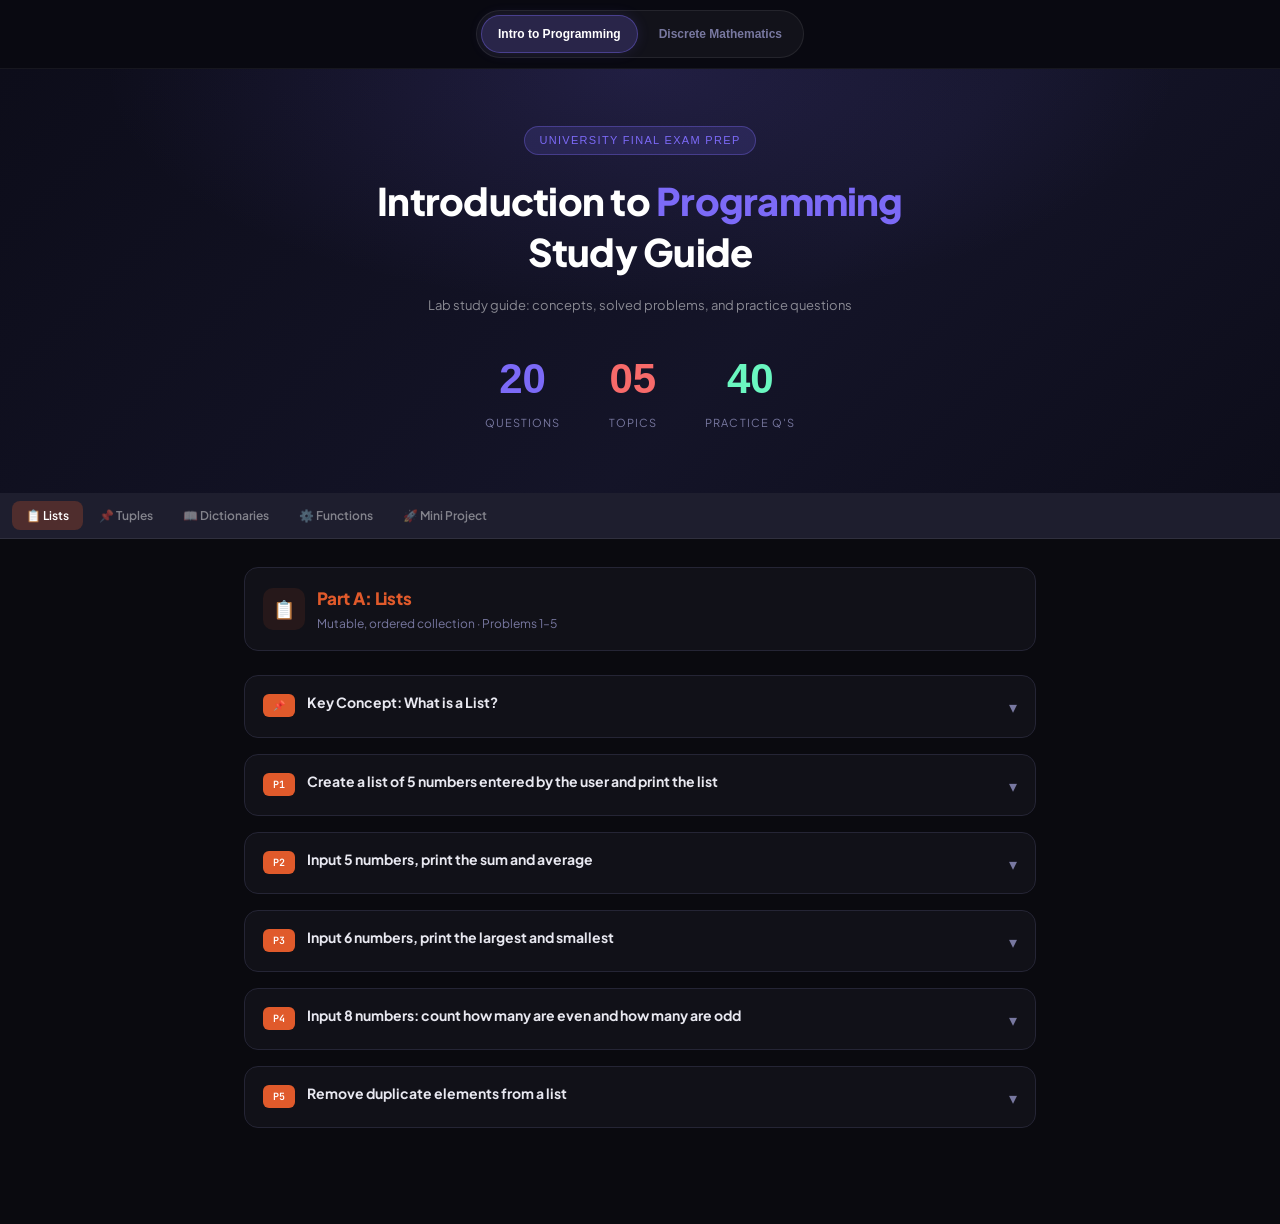
==== index.html @ efc75092 "added another section for Introduction to programing course, made changes throuh stylign and reletiv" ====
<!DOCTYPE html>
<html lang="en">
<head>
<meta charset="UTF-8">
<meta name="viewport" content="width=device-width, initial-scale=1.0, maximum-scale=1.0">
<title>BIC1114 – Python Lists, Tuples & Dictionaries</title>
<link href="https://fonts.googleapis.com/css2?family=Plus+Jakarta+Sans:wght@300;400;500;600;700;800&family=JetBrains+Mono:wght@300;400;500;600&display=swap" rel="stylesheet">
<style>
:root {
  --bg: #0a0a0f;
  --surface: #111118;
  --card: #16161f;
  --border: #252535;
  --border2: #3a3a50;
  --accent-py: #3572A5;
  --accent-list: #e05a2b;
  --accent-tuple: #2e9e6b;
  --accent-dict: #8b5cf6;
  --accent-fn: #d97706;
  --accent-proj: #0369a1;
  --text: #e8e8f0;
  --text2: #c0c0d8;
  --muted: #7878a0;
  --code-bg: #1e1e2e;
  --code-text: #cdd6f4;
  --correct: #2e9e6b;
  --tag-bg: rgba(53,114,165,0.1);
}

* { margin:0; padding:0; box-sizing:border-box; }

body {
  background: var(--bg);
  color: var(--text);
  font-family: 'Plus Jakarta Sans', sans-serif;
  font-size: 15px;
  line-height: 1.7;
  min-height: 100vh;
}

/* HERO */
.hero {
  background: linear-gradient(135deg, #0d0d1a 0%, #141428 60%, #0d0d1a 100%);
  padding: 56px 24px 48px;
  text-align: center;
  position: relative;
  overflow: hidden;
}
.hero::before {
  content: '';
  position: absolute;
  inset: 0;
  background: radial-gradient(ellipse 60% 80% at 50% 0%, rgba(124,106,247,0.15) 0%, transparent 70%);
  pointer-events: none;
}
.hero-inner { position: relative; z-index: 1; max-width: 600px; margin: 0 auto; }
.hero-tag {
  display: inline-block;
  background: rgba(124,106,247,0.15);
  border: 1px solid rgba(124,106,247,0.35);
  color: #7c6af7;
  font-family: Arial, sans-serif;
  font-size: 11px;
  letter-spacing: 0.12em;
  text-transform: uppercase;
  padding: 4px 14px;
  border-radius: 20px;
  margin-bottom: 20px;
}
.hero h1 {
  font-family: 'Plus Jakarta Sans', sans-serif;
  font-size: clamp(22px, 5vw, 38px);
  font-weight: 800;
  color: #fff;
  line-height: 1.35;
  margin-bottom: 16px;
  letter-spacing: -0.02em;
}
.hero h1 em { font-style: normal; color: #89b4fa; }
.hero h1 span { color: #7c6af7; }
.hero p {
  color: rgba(255,255,255,0.5);
  font-size: 13px;
  margin-bottom: 24px;
}
.stats {
  display: flex;
  justify-content: center;
  gap: 48px;
  flex-wrap: wrap;
}
.stat {
  text-align: center;
  padding: 12px 0;
}
.stat-num {
  font-family: Arial, sans-serif;
  font-size: 42px;
  font-weight: 800;
  line-height: 1.3;
  display: block;
  margin-bottom: 8px;
}
.stat-label {
  font-size: 11px;
  color: var(--muted);
  text-transform: uppercase;
  letter-spacing: 0.1em;
  display: block;
}

/* NAV */
.nav-wrap {
  position: sticky;
  top: 0;
  z-index: 100;
  background: var(--code-bg);
  border-bottom: 1px solid rgba(255,255,255,0.08);
  overflow-x: auto;
  scrollbar-width: none;
}
.nav-wrap::-webkit-scrollbar { display: none; }
.nav-inner {
  display: flex;
  gap: 2px;
  padding: 8px 12px;
  min-width: max-content;
}
.nav-btn {
  background: none;
  border: none;
  color: rgba(255,255,255,0.45);
  font-family: 'Plus Jakarta Sans', sans-serif;
  font-size: 12px;
  font-weight: 600;
  padding: 7px 14px;
  border-radius: 8px;
  cursor: pointer;
  transition: all 0.2s;
  white-space: nowrap;
  display: flex;
  align-items: center;
  gap: 5px;
}
.nav-btn:hover { background: rgba(255,255,255,0.07); color: rgba(255,255,255,0.75); }
.nav-btn.active { color: #fff; }
.nav-btn.active.n-list { background: rgba(224,90,43,0.25); }
.nav-btn.active.n-tuple { background: rgba(46,158,107,0.25); }
.nav-btn.active.n-dict { background: rgba(139,92,246,0.25); }
.nav-btn.active.n-fn { background: rgba(217,119,6,0.25); }
.nav-btn.active.n-proj { background: rgba(3,105,161,0.35); }

/* MAIN */
.main { max-width: 820px; margin: 0 auto; padding: 28px 14px 80px; }

.section { display: none; }
.section.active { display: block; }

/* SECTION HEADER */
.sec-header {
  display: flex;
  align-items: center;
  gap: 12px;
  margin-bottom: 24px;
  padding: 16px 18px;
  background: var(--surface);
  border: 1px solid var(--border);
  border-radius: 14px;
}
.sec-icon {
  width: 42px; height: 42px;
  border-radius: 10px;
  display: flex; align-items: center; justify-content: center;
  font-size: 18px;
  flex-shrink: 0;
}
.sec-icon.ic-list { background: rgba(224,90,43,0.1); }
.sec-icon.ic-tuple { background: rgba(46,158,107,0.1); }
.sec-icon.ic-dict { background: rgba(139,92,246,0.1); }
.sec-icon.ic-fn { background: rgba(217,119,6,0.1); }
.sec-icon.ic-proj { background: rgba(3,105,161,0.1); }
.sec-title {
  font-size: 17px;
  font-weight: 800;
  letter-spacing: -0.01em;
}
.sec-sub { font-size: 12px; color: var(--muted); margin-top: 1px; }

/* QUESTION CARD */
.q-card {
  background: var(--surface);
  border: 1px solid var(--border);
  border-radius: 14px;
  margin-bottom: 16px;
  overflow: hidden;
  transition: border-color 0.2s, box-shadow 0.2s;
}
.q-card:hover { border-color: var(--border2); box-shadow: 0 2px 12px rgba(0,0,0,0.06); }

.q-header {
  display: flex;
  align-items: flex-start;
  gap: 12px;
  padding: 16px 18px;
  cursor: pointer;
  user-select: none;
  -webkit-tap-highlight-color: transparent;
}
.q-badge {
  font-family: 'JetBrains Mono', monospace;
  font-size: 10px;
  font-weight: 600;
  color: #fff;
  padding: 3px 8px;
  border-radius: 6px;
  flex-shrink: 0;
  margin-top: 2px;
  min-width: 32px;
  text-align: center;
}
.q-badge.c-list { background: var(--accent-list); }
.q-badge.c-tuple { background: var(--accent-tuple); }
.q-badge.c-dict { background: var(--accent-dict); }
.q-badge.c-fn { background: var(--accent-fn); }
.q-badge.c-proj { background: var(--accent-proj); }

.q-title {
  font-size: 14px;
  font-weight: 700;
  flex: 1;
  line-height: 1.45;
  color: var(--text);
}
.q-arrow {
  font-size: 16px;
  color: var(--muted);
  flex-shrink: 0;
  margin-top: 1px;
  transition: transform 0.25s;
}
.q-card.open .q-arrow { transform: rotate(180deg); }

.q-body {
  display: none;
  padding: 0 18px 18px;
  border-top: 1px solid var(--border);
}
.q-card.open .q-body { display: block; }

/* BLOCKS */
.block { margin-top: 14px; }
.block-label {
  font-size: 10px;
  font-family: 'JetBrains Mono', monospace;
  text-transform: uppercase;
  letter-spacing: 0.1em;
  color: var(--muted);
  margin-bottom: 7px;
  display: flex;
  align-items: center;
  gap: 6px;
}
.block-label::after { content: ''; flex: 1; height: 1px; background: var(--border); }

/* CONCEPT BOX */
.concept-box {
  background: rgba(53,114,165,0.08);
  border-left: 3px solid var(--accent-py);
  border-radius: 0 8px 8px 0;
  padding: 12px 14px;
  font-size: 13.5px;
  color: var(--text2);
  line-height: 1.65;
}
.concept-box.cb-list { border-left-color: var(--accent-list); background: rgba(224,90,43,0.08); }
.concept-box.cb-tuple { border-left-color: var(--accent-tuple); background: rgba(46,158,107,0.08); }
.concept-box.cb-dict { border-left-color: var(--accent-dict); background: rgba(139,92,246,0.08); }
.concept-box.cb-fn { border-left-color: var(--accent-fn); background: rgba(217,119,6,0.08); }

/* CODE BLOCK */
pre {
  background: var(--code-bg);
  border-radius: 10px;
  padding: 14px 16px;
  overflow-x: auto;
  font-family: 'JetBrains Mono', monospace;
  font-size: 12.5px;
  line-height: 1.7;
  color: var(--code-text);
  -webkit-overflow-scrolling: touch;
}
pre .kw { color: #cba6f7; }
pre .fn { color: #89b4fa; }
pre .str { color: #a6e3a1; }
pre .cm { color: #6c7086; font-style: italic; }
pre .num { color: #fab387; }
pre .var { color: #cdd6f4; }
pre .op { color: #89dceb; }

/* OUTPUT */
.output-box {
  background: #0f1117;
  border: 1px solid #2a2d3e;
  border-radius: 8px;
  padding: 10px 14px;
  font-family: 'JetBrains Mono', monospace;
  font-size: 12px;
  color: #a6e3a1;
  line-height: 1.8;
  margin-top: 8px;
}
.output-label {
  font-size: 9px;
  text-transform: uppercase;
  letter-spacing: 0.1em;
  color: #6c7086;
  margin-bottom: 4px;
  font-family: 'JetBrains Mono', monospace;
}

/* STEPS */
.steps { list-style: none; padding: 0; margin-top: 2px; }
.steps li {
  display: flex;
  gap: 10px;
  padding: 5px 0;
  font-size: 13.5px;
  color: var(--text2);
  border-bottom: 1px solid rgba(0,0,0,0.05);
}
.steps li:last-child { border-bottom: none; }
.steps li::before {
  content: attr(data-n);
  font-family: 'JetBrains Mono', monospace;
  font-size: 10px;
  background: rgba(53,114,165,0.1);
  color: var(--accent-py);
  border-radius: 4px;
  padding: 2px 6px;
  flex-shrink: 0;
  margin-top: 2px;
  height: fit-content;
  white-space: nowrap;
}

/* PRACTICE BOX */
.pq-wrap {
  margin-top: 14px;
  border: 1px solid var(--border2);
  border-radius: 10px;
  overflow: hidden;
}
.pq-top {
  background: rgba(255,255,255,0.05);
  padding: 8px 14px;
  font-size: 10px;
  font-family: 'JetBrains Mono', monospace;
  text-transform: uppercase;
  letter-spacing: 0.1em;
  color: var(--text2);
  font-weight: 600;
}
.pq-body { padding: 14px; }
.pq-q {
  font-size: 13.5px;
  font-weight: 700;
  color: var(--text);
  margin-bottom: 10px;
  line-height: 1.5;
}
.reveal-btn {
  display: inline-flex;
  align-items: center;
  gap: 5px;
  background: none;
  border: 1px dashed var(--border2);
  color: var(--text2);
  font-family: 'Plus Jakarta Sans', sans-serif;
  font-size: 12px;
  font-weight: 600;
  padding: 6px 12px;
  border-radius: 7px;
  cursor: pointer;
  transition: all 0.2s;
  -webkit-tap-highlight-color: transparent;
}
.reveal-btn:hover { background: var(--bg); border-color: var(--muted); }
.pq-ans { display: none; margin-top: 10px; }
.pq-ans.shown { display: block; }

/* KEY TAKEAWAY */
.takeaway {
  background: rgba(124,106,247,0.07);
  border: 1px solid rgba(124,106,247,0.2);
  border-radius: 10px;
  padding: 12px 14px;
  font-size: 13px;
  color: var(--text2);
  margin-top: 10px;
}
.takeaway strong { color: var(--text); }

/* INLINE CODE */
code {
  font-family: 'JetBrains Mono', monospace;
  font-size: 12px;
  background: rgba(53,114,165,0.1);
  color: var(--accent-py);
  padding: 1px 5px;
  border-radius: 4px;
}

/* CONCEPT TABLE */
.concept-table {
  width: 100%;
  border-collapse: collapse;
  font-size: 13px;
  margin-top: 6px;
  border-radius: 8px;
  overflow: hidden;
  border: 1px solid var(--border);
}
.concept-table th {
  background: var(--code-bg);
  color: rgba(255,255,255,0.8);
  font-family: 'JetBrains Mono', monospace;
  font-size: 10px;
  text-transform: uppercase;
  letter-spacing: 0.08em;
  padding: 8px 12px;
  text-align: left;
  font-weight: 500;
}
.concept-table td {
  padding: 9px 12px;
  border-bottom: 1px solid var(--border);
  color: var(--text2);
  vertical-align: top;
}
.concept-table tr:last-child td { border-bottom: none; }
.concept-table tr:nth-child(even) td { background: rgba(255,255,255,0.03); }

/* HIGHLIGHT BOX */
.hl-box {
  background: var(--code-bg);
  border-radius: 8px;
  padding: 10px 14px;
  font-family: 'JetBrains Mono', monospace;
  font-size: 12.5px;
  color: #a6e3a1;
  line-height: 1.8;
  margin-top: 8px;
}

/* RESPONSIVE */
@media (max-width: 480px) {
  .hero { padding: 28px 16px 24px; }
  .main { padding: 20px 10px 70px; }
  .q-header { padding: 14px; }
  .q-body { padding: 0 14px 14px; }
  pre { font-size: 11.5px; padding: 12px; }
  .sec-header { padding: 14px; }
  .q-title { font-size: 13.5px; }
  .concept-table { font-size: 12px; }
  .concept-table td, .concept-table th { padding: 7px 9px; }
}
/* ── GLOBAL APP BAR ── */
.global-app-bar {
  background: rgba(10,10,18,0.92);
  backdrop-filter: blur(14px);
  -webkit-backdrop-filter: blur(14px);
  border-bottom: 1px solid rgba(255,255,255,0.06);
  padding: 10px 16px;
  display: flex;
  justify-content: center;
  overflow-x: auto;
  scrollbar-width: none;
  -webkit-overflow-scrolling: touch;
}
.global-app-bar::-webkit-scrollbar { display: none; }
.app-tabs {
  display: inline-flex;
  gap: 4px;
  background: rgba(255,255,255,0.04);
  border: 1px solid rgba(255,255,255,0.08);
  border-radius: 30px;
  padding: 4px;
}
.app-tab {
  padding: 8px 16px;
  color: #7878a0;
  text-decoration: none;
  font-family: 'Syne', Arial, sans-serif;
  font-weight: 600;
  font-size: 12px;
  border-radius: 22px;
  transition: all 0.25s ease;
  white-space: nowrap;
  border: 1px solid transparent;
}
.app-tab:hover {
  color: #e8e8f0;
  background: rgba(255,255,255,0.06);
}
.app-tab.active {
  color: #fff;
  background: rgba(124,106,247,0.22);
  border-color: rgba(124,106,247,0.4);
  box-shadow: 0 0 14px rgba(124,106,247,0.12);
}
</style>
</head>
<body>

<div class="global-app-bar">
  <div class="app-tabs">
    <a href="index.html" class="app-tab active">Intro to Programming</a>
    <a href="discrete_math.html" class="app-tab">Discrete Mathematics</a>
  </div>
</div>

<!-- HERO -->
<div class="hero">
  <div class="hero-inner">
    <div class="hero-tag">University Final Exam Prep</div>
    <h1>Introduction to <span>Programming</span><br>Study Guide</h1>
    <p>Lab study guide: concepts, solved problems, and practice questions</p>
    <div class="stats">
      <div class="stat"><span class="stat-num" style="color:#7c6af7">20</span><span class="stat-label">Questions</span></div>
      <div class="stat"><span class="stat-num" style="color:#f76a6a">05</span><span class="stat-label">Topics</span></div>
      <div class="stat"><span class="stat-num" style="color:#6af7c0">40</span><span class="stat-label">Practice Q's</span></div>
    </div>
  </div>
</div>

<!-- NAV -->
<div class="nav-wrap">
  <div class="nav-inner">
    <button class="nav-btn n-list active" onclick="showSec('list',this)">📋 Lists</button>
    <button class="nav-btn n-tuple" onclick="showSec('tuple',this)">📌 Tuples</button>
    <button class="nav-btn n-dict" onclick="showSec('dict',this)">📖 Dictionaries</button>
    <button class="nav-btn n-fn" onclick="showSec('fn',this)">⚙️ Functions</button>
    <button class="nav-btn n-proj" onclick="showSec('proj',this)">🚀 Mini Project</button>
  </div>
</div>

<!-- MAIN -->
<div class="main">

<!-- ═══════════════════ LIST SECTION ═══════════════════ -->
<div class="section active" id="sec-list">
  <div class="sec-header">
    <div class="sec-icon ic-list">📋</div>
    <div>
      <div class="sec-title" style="color:var(--accent-list)">Part A: Lists</div>
      <div class="sec-sub">Mutable, ordered collection · Problems 1–5</div>
    </div>
  </div>

  <!-- CONCEPT CARD -->
  <div class="q-card" id="lc">
    <div class="q-header" onclick="tog('lc')">
      <span class="q-badge c-list">📌</span>
      <span class="q-title">Key Concept: What is a List?</span>
      <span class="q-arrow">▾</span>
    </div>
    <div class="q-body">
      <div class="concept-box cb-list">
        A <strong>list</strong> is an ordered, <strong>mutable</strong> (changeable) collection of items. You can add, remove, or change elements after creation. Lists use square brackets <code>[ ]</code>.
      </div>
      <div class="block">
        <div class="block-label">Syntax & Common Operations</div>
        <pre><span class="cm"># Create a list</span>
<span class="var">marks</span> <span class="op">=</span> [<span class="num">60</span>, <span class="num">70</span>, <span class="num">80</span>]

<span class="cm"># Add element</span>
<span class="var">marks</span>.<span class="fn">append</span>(<span class="num">90</span>)       <span class="cm"># [60, 70, 80, 90]</span>

<span class="cm"># Access by index (starts at 0)</span>
<span class="kw">print</span>(<span class="var">marks</span>[<span class="num">0</span>])        <span class="cm"># 60</span>
<span class="kw">print</span>(<span class="var">marks</span>[-<span class="num">1</span>])       <span class="cm"># 90 (last item)</span>

<span class="cm"># Useful built-in functions</span>
<span class="fn">sum</span>(<span class="var">marks</span>)             <span class="cm"># total</span>
<span class="fn">len</span>(<span class="var">marks</span>)             <span class="cm"># count</span>
<span class="fn">max</span>(<span class="var">marks</span>)  <span class="fn">min</span>(<span class="var">marks</span>)  <span class="cm"># largest/smallest</span></pre>
      </div>
      <table class="concept-table" style="margin-top:12px">
        <tr><th>Operation</th><th>Code</th><th>Result</th></tr>
        <tr><td>Add item</td><td><code>marks.append(95)</code></td><td>adds 95 to end</td></tr>
        <tr><td>Remove item</td><td><code>marks.remove(70)</code></td><td>removes first 70</td></tr>
        <tr><td>Length</td><td><code>len(marks)</code></td><td>number of items</td></tr>
        <tr><td>Sort</td><td><code>marks.sort()</code></td><td>sorts in-place ascending</td></tr>
      </table>
    </div>
  </div>

  <!-- P1 -->
  <div class="q-card" id="l1">
    <div class="q-header" onclick="tog('l1')">
      <span class="q-badge c-list">P1</span>
      <span class="q-title">Create a list of 5 numbers entered by the user and print the list</span>
      <span class="q-arrow">▾</span>
    </div>
    <div class="q-body">
      <div class="block">
        <div class="block-label">💡 Concept</div>
        <div class="concept-box cb-list">We create an <strong>empty list</strong> first, then use a <code>for</code> loop to ask the user 5 times. Each entered number is added to the list using <code>.append()</code>.</div>
      </div>
      <div class="block">
        <div class="block-label">✅ Solution</div>
        <pre><span class="var">nums</span> <span class="op">=</span> []  <span class="cm"># empty list</span>
<span class="kw">for</span> <span class="var">i</span> <span class="kw">in</span> <span class="fn">range</span>(<span class="num">5</span>):
    <span class="var">n</span> <span class="op">=</span> <span class="fn">int</span>(<span class="fn">input</span>(<span class="str">"Enter number: "</span>))
    <span class="var">nums</span>.<span class="fn">append</span>(<span class="var">n</span>)
<span class="kw">print</span>(<span class="str">"The list is:"</span>, <span class="var">nums</span>)</pre>
        <div class="output-label">Sample Output</div>
        <div class="output-box">The list is: [10, 20, 30, 40, 50]</div>
      </div>
      <div class="block">
        <div class="block-label">🔍 How it works</div>
        <ul class="steps">
          <li data-n="1"><code>nums = []</code> creates an empty list to hold values</li>
          <li data-n="2"><code>range(5)</code> repeats the loop exactly 5 times (i = 0,1,2,3,4)</li>
          <li data-n="3"><code>int(input(...))</code> reads user input as a string, converts to integer</li>
          <li data-n="4"><code>.append(n)</code> adds each number to the end of the list</li>
        </ul>
      </div>
      <div class="block">
        <div class="block-label">🎯 Practice Question</div>
        <div class="pq-wrap">
          <div class="pq-top">📝 Try This</div>
          <div class="pq-body">
            <div class="pq-q">Modify the program to take 6 numbers instead of 5, and also print the <strong>total count</strong> of numbers in the list using <code>len()</code>.</div>
            <button class="reveal-btn" onclick="rev(this)">Show Answer ▾</button>
            <div class="pq-ans">
              <pre><span class="var">nums</span> <span class="op">=</span> []
<span class="kw">for</span> <span class="var">i</span> <span class="kw">in</span> <span class="fn">range</span>(<span class="num">6</span>):
    <span class="var">n</span> <span class="op">=</span> <span class="fn">int</span>(<span class="fn">input</span>(<span class="str">"Enter number: "</span>))
    <span class="var">nums</span>.<span class="fn">append</span>(<span class="var">n</span>)
<span class="kw">print</span>(<span class="str">"List:"</span>, <span class="var">nums</span>)
<span class="kw">print</span>(<span class="str">"Count:"</span>, <span class="fn">len</span>(<span class="var">nums</span>))</pre>
            </div>
          </div>
        </div>
      </div>
    </div>
  </div>

  <!-- P2 -->
  <div class="q-card" id="l2">
    <div class="q-header" onclick="tog('l2')">
      <span class="q-badge c-list">P2</span>
      <span class="q-title">Input 5 numbers, print the sum and average</span>
      <span class="q-arrow">▾</span>
    </div>
    <div class="q-body">
      <div class="block">
        <div class="block-label">💡 Concept</div>
        <div class="concept-box cb-list">Python's built-in <code>sum()</code> adds all elements of a list. <strong>Average</strong> = total ÷ count. Use <code>len()</code> for count.</div>
      </div>
      <div class="block">
        <div class="block-label">✅ Solution</div>
        <pre><span class="var">numbers</span> <span class="op">=</span> []
<span class="kw">for</span> <span class="var">i</span> <span class="kw">in</span> <span class="fn">range</span>(<span class="num">5</span>):
    <span class="var">n</span> <span class="op">=</span> <span class="fn">int</span>(<span class="fn">input</span>(<span class="str">"Enter number: "</span>))
    <span class="var">numbers</span>.<span class="fn">append</span>(<span class="var">n</span>)

<span class="var">total</span> <span class="op">=</span> <span class="fn">sum</span>(<span class="var">numbers</span>)
<span class="var">avg</span> <span class="op">=</span> <span class="var">total</span> <span class="op">/</span> <span class="fn">len</span>(<span class="var">numbers</span>)

<span class="kw">print</span>(<span class="str">"Numbers:"</span>, <span class="var">numbers</span>)
<span class="kw">print</span>(<span class="str">"Sum:"</span>, <span class="var">total</span>)
<span class="kw">print</span>(<span class="str">"Average:"</span>, <span class="var">avg</span>)</pre>
        <div class="output-label">Sample Output</div>
        <div class="output-box">Numbers: [10, 20, 30, 40, 50]
Sum: 150
Average: 30.0</div>
      </div>
      <div class="block">
        <div class="block-label">🎯 Practice Question</div>
        <div class="pq-wrap">
          <div class="pq-top">📝 Try This</div>
          <div class="pq-body">
            <div class="pq-q">Extend the program: after printing sum and average, also print the <strong>highest</strong> and <strong>lowest</strong> number using <code>max()</code> and <code>min()</code>.</div>
            <button class="reveal-btn" onclick="rev(this)">Show Answer ▾</button>
            <div class="pq-ans">
              <pre><span class="var">numbers</span> <span class="op">=</span> []
<span class="kw">for</span> <span class="var">i</span> <span class="kw">in</span> <span class="fn">range</span>(<span class="num">5</span>):
    <span class="var">n</span> <span class="op">=</span> <span class="fn">int</span>(<span class="fn">input</span>(<span class="str">"Enter number: "</span>))
    <span class="var">numbers</span>.<span class="fn">append</span>(<span class="var">n</span>)
<span class="var">total</span> <span class="op">=</span> <span class="fn">sum</span>(<span class="var">numbers</span>)
<span class="kw">print</span>(<span class="str">"Sum:"</span>, <span class="var">total</span>)
<span class="kw">print</span>(<span class="str">"Average:"</span>, <span class="var">total</span><span class="op">/</span><span class="fn">len</span>(<span class="var">numbers</span>))
<span class="kw">print</span>(<span class="str">"Highest:"</span>, <span class="fn">max</span>(<span class="var">numbers</span>))
<span class="kw">print</span>(<span class="str">"Lowest:"</span>, <span class="fn">min</span>(<span class="var">numbers</span>))</pre>
            </div>
          </div>
        </div>
      </div>
    </div>
  </div>

  <!-- P3 -->
  <div class="q-card" id="l3">
    <div class="q-header" onclick="tog('l3')">
      <span class="q-badge c-list">P3</span>
      <span class="q-title">Input 6 numbers, print the largest and smallest</span>
      <span class="q-arrow">▾</span>
    </div>
    <div class="q-body">
      <div class="block">
        <div class="block-label">💡 Concept</div>
        <div class="concept-box cb-list"><code>max(list)</code> returns the largest element. <code>min(list)</code> returns the smallest. Python scans the entire list automatically, no loop needed!</div>
      </div>
      <div class="block">
        <div class="block-label">✅ Solution</div>
        <pre><span class="var">nums</span> <span class="op">=</span> []
<span class="kw">for</span> <span class="var">i</span> <span class="kw">in</span> <span class="fn">range</span>(<span class="num">6</span>):
    <span class="var">n</span> <span class="op">=</span> <span class="fn">int</span>(<span class="fn">input</span>(<span class="str">"Enter number: "</span>))
    <span class="var">nums</span>.<span class="fn">append</span>(<span class="var">n</span>)
<span class="kw">print</span>(<span class="str">"Largest:"</span>, <span class="fn">max</span>(<span class="var">nums</span>))
<span class="kw">print</span>(<span class="str">"Smallest:"</span>, <span class="fn">min</span>(<span class="var">nums</span>))</pre>
      </div>
      <div class="block">
        <div class="block-label">🎯 Practice Question</div>
        <div class="pq-wrap">
          <div class="pq-top">📝 Try This</div>
          <div class="pq-body">
            <div class="pq-q">Input 6 marks. Print the largest, smallest, and also the <strong>range</strong> (largest − smallest).</div>
            <button class="reveal-btn" onclick="rev(this)">Show Answer ▾</button>
            <div class="pq-ans">
              <pre><span class="var">nums</span> <span class="op">=</span> []
<span class="kw">for</span> <span class="var">i</span> <span class="kw">in</span> <span class="fn">range</span>(<span class="num">6</span>):
    <span class="var">n</span> <span class="op">=</span> <span class="fn">int</span>(<span class="fn">input</span>(<span class="str">"Enter mark: "</span>))
    <span class="var">nums</span>.<span class="fn">append</span>(<span class="var">n</span>)
<span class="kw">print</span>(<span class="str">"Largest:"</span>, <span class="fn">max</span>(<span class="var">nums</span>))
<span class="kw">print</span>(<span class="str">"Smallest:"</span>, <span class="fn">min</span>(<span class="var">nums</span>))
<span class="kw">print</span>(<span class="str">"Range:"</span>, <span class="fn">max</span>(<span class="var">nums</span>) <span class="op">-</span> <span class="fn">min</span>(<span class="var">nums</span>))</pre>
            </div>
          </div>
        </div>
      </div>
    </div>
  </div>

  <!-- P4 -->
  <div class="q-card" id="l4">
    <div class="q-header" onclick="tog('l4')">
      <span class="q-badge c-list">P4</span>
      <span class="q-title">Input 8 numbers: count how many are even and how many are odd</span>
      <span class="q-arrow">▾</span>
    </div>
    <div class="q-body">
      <div class="block">
        <div class="block-label">💡 Concept</div>
        <div class="concept-box cb-list">Use the <strong>modulo operator</strong> <code>%</code>: if <code>x % 2 == 0</code> it's even, otherwise odd. Keep two counters and increment them inside the loop.</div>
      </div>
      <div class="block">
        <div class="block-label">✅ Solution</div>
        <pre><span class="var">nums</span> <span class="op">=</span> []
<span class="var">even</span> <span class="op">=</span> <span class="num">0</span>
<span class="var">odd</span> <span class="op">=</span> <span class="num">0</span>
<span class="kw">for</span> <span class="var">i</span> <span class="kw">in</span> <span class="fn">range</span>(<span class="num">8</span>):
    <span class="var">n</span> <span class="op">=</span> <span class="fn">int</span>(<span class="fn">input</span>(<span class="str">"Enter number: "</span>))
    <span class="var">nums</span>.<span class="fn">append</span>(<span class="var">n</span>)

<span class="kw">for</span> <span class="var">x</span> <span class="kw">in</span> <span class="var">nums</span>:
    <span class="kw">if</span> <span class="var">x</span> <span class="op">%</span> <span class="num">2</span> <span class="op">==</span> <span class="num">0</span>:
        <span class="var">even</span> <span class="op">+=</span> <span class="num">1</span>
    <span class="kw">else</span>:
        <span class="var">odd</span> <span class="op">+=</span> <span class="num">1</span>

<span class="kw">print</span>(<span class="str">"Even numbers:"</span>, <span class="var">even</span>)
<span class="kw">print</span>(<span class="str">"Odd numbers:"</span>, <span class="var">odd</span>)</pre>
        <div class="output-label">Sample Output</div>
        <div class="output-box">Even numbers: 4
Odd numbers: 4</div>
      </div>
      <div class="block">
        <div class="block-label">🎯 Practice Question</div>
        <div class="pq-wrap">
          <div class="pq-top">📝 Try This</div>
          <div class="pq-body">
            <div class="pq-q">Input 10 numbers. Count and print how many are <strong>positive</strong>, how many are <strong>negative</strong>, and how many are <strong>zero</strong>.</div>
            <button class="reveal-btn" onclick="rev(this)">Show Answer ▾</button>
            <div class="pq-ans">
              <pre><span class="var">nums</span> <span class="op">=</span> []
<span class="var">pos</span> <span class="op">=</span> <span class="var">neg</span> <span class="op">=</span> <span class="var">zer</span> <span class="op">=</span> <span class="num">0</span>
<span class="kw">for</span> <span class="var">i</span> <span class="kw">in</span> <span class="fn">range</span>(<span class="num">10</span>):
    <span class="var">n</span> <span class="op">=</span> <span class="fn">int</span>(<span class="fn">input</span>(<span class="str">"Enter number: "</span>))
    <span class="var">nums</span>.<span class="fn">append</span>(<span class="var">n</span>)
<span class="kw">for</span> <span class="var">x</span> <span class="kw">in</span> <span class="var">nums</span>:
    <span class="kw">if</span> <span class="var">x</span> <span class="op">></span> <span class="num">0</span>: <span class="var">pos</span> <span class="op">+=</span> <span class="num">1</span>
    <span class="kw">elif</span> <span class="var">x</span> <span class="op"><</span> <span class="num">0</span>: <span class="var">neg</span> <span class="op">+=</span> <span class="num">1</span>
    <span class="kw">else</span>: <span class="var">zer</span> <span class="op">+=</span> <span class="num">1</span>
<span class="kw">print</span>(<span class="str">"Positive:"</span>,<span class="var">pos</span>, <span class="str">"Negative:"</span>,<span class="var">neg</span>, <span class="str">"Zero:"</span>,<span class="var">zer</span>)</pre>
            </div>
          </div>
        </div>
      </div>
    </div>
  </div>

  <!-- P5 -->
  <div class="q-card" id="l5">
    <div class="q-header" onclick="tog('l5')">
      <span class="q-badge c-list">P5</span>
      <span class="q-title">Remove duplicate elements from a list</span>
      <span class="q-arrow">▾</span>
    </div>
    <div class="q-body">
      <div class="block">
        <div class="block-label">💡 Concept</div>
        <div class="concept-box cb-list">Build a new <code>unique</code> list. Before adding each element, check if it's <strong>already there</strong> using <code>if x not in unique</code>. Only add it if it isn't.</div>
      </div>
      <div class="block">
        <div class="block-label">✅ Solution</div>
        <pre><span class="var">nums</span> <span class="op">=</span> [<span class="num">1</span>, <span class="num">2</span>, <span class="num">2</span>, <span class="num">3</span>, <span class="num">4</span>, <span class="num">4</span>, <span class="num">5</span>]
<span class="var">unique</span> <span class="op">=</span> []

<span class="kw">for</span> <span class="var">x</span> <span class="kw">in</span> <span class="var">nums</span>:
    <span class="kw">if</span> <span class="var">x</span> <span class="kw">not in</span> <span class="var">unique</span>:
        <span class="var">unique</span>.<span class="fn">append</span>(<span class="var">x</span>)

<span class="kw">print</span>(<span class="str">"Original:"</span>, <span class="var">nums</span>)
<span class="kw">print</span>(<span class="str">"Without duplicates:"</span>, <span class="var">unique</span>)</pre>
        <div class="output-label">Output</div>
        <div class="output-box">Original: [1, 2, 2, 3, 4, 4, 5]
Without duplicates: [1, 2, 3, 4, 5]</div>
      </div>
      <div class="block">
        <div class="block-label">🎯 Practice Question</div>
        <div class="pq-wrap">
          <div class="pq-top">📝 Try This</div>
          <div class="pq-body">
            <div class="pq-q">Take 8 names as input from the user. Print only the <strong>unique names</strong> and also print <strong>how many duplicates were found</strong>.</div>
            <button class="reveal-btn" onclick="rev(this)">Show Answer ▾</button>
            <div class="pq-ans">
              <pre><span class="var">names</span> <span class="op">=</span> []
<span class="kw">for</span> <span class="var">i</span> <span class="kw">in</span> <span class="fn">range</span>(<span class="num">8</span>):
    <span class="var">n</span> <span class="op">=</span> <span class="fn">input</span>(<span class="str">"Enter name: "</span>)
    <span class="var">names</span>.<span class="fn">append</span>(<span class="var">n</span>)

<span class="var">unique</span> <span class="op">=</span> []
<span class="var">dups</span> <span class="op">=</span> <span class="num">0</span>
<span class="kw">for</span> <span class="var">x</span> <span class="kw">in</span> <span class="var">names</span>:
    <span class="kw">if</span> <span class="var">x</span> <span class="kw">not in</span> <span class="var">unique</span>:
        <span class="var">unique</span>.<span class="fn">append</span>(<span class="var">x</span>)
    <span class="kw">else</span>:
        <span class="var">dups</span> <span class="op">+=</span> <span class="num">1</span>

<span class="kw">print</span>(<span class="str">"Unique:"</span>, <span class="var">unique</span>)
<span class="kw">print</span>(<span class="str">"Duplicates found:"</span>, <span class="var">dups</span>)</pre>
            </div>
          </div>
        </div>
      </div>
    </div>
  </div>
</div><!-- end list section -->


<!-- ═══════════════════ TUPLE SECTION ═══════════════════ -->
<div class="section" id="sec-tuple">
  <div class="sec-header">
    <div class="sec-icon ic-tuple">📌</div>
    <div>
      <div class="sec-title" style="color:var(--accent-tuple)">Part B: Tuples</div>
      <div class="sec-sub">Immutable, ordered records · Problems 6–8</div>
    </div>
  </div>

  <!-- CONCEPT -->
  <div class="q-card" id="tc">
    <div class="q-header" onclick="tog('tc')">
      <span class="q-badge c-tuple">📌</span>
      <span class="q-title">Key Concept: What is a Tuple?</span>
      <span class="q-arrow">▾</span>
    </div>
    <div class="q-body">
      <div class="concept-box cb-tuple">
        A <strong>tuple</strong> is like a list but <strong>immutable</strong>, once created, you cannot change its elements. Use parentheses <code>( )</code>. Perfect for fixed records like student ID, name, GPA.
      </div>
      <div class="block">
        <div class="block-label">Syntax & Access</div>
        <pre><span class="cm"># Create a tuple</span>
<span class="var">student</span> <span class="op">=</span> (<span class="str">"S001"</span>, <span class="str">"Asha"</span>, <span class="num">3.75</span>)

<span class="cm"># Access by index</span>
<span class="kw">print</span>(<span class="var">student</span>[<span class="num">0</span>])   <span class="cm"># "S001"</span>
<span class="kw">print</span>(<span class="var">student</span>[<span class="num">1</span>])   <span class="cm"># "Asha"</span>

<span class="cm"># Slicing</span>
<span class="kw">print</span>(<span class="var">student</span>[-<span class="num">2</span>:]) <span class="cm"># ("Asha", 3.75)</span>

<span class="cm"># This CAUSES AN ERROR (tuples are immutable):</span>
<span class="cm"># student[1] = "Rahim"  ← TypeError!</span></pre>
      </div>
      <div class="takeaway"><strong>List vs Tuple:</strong> Use a <strong>list</strong> when data needs to change (e.g. marks being added). Use a <strong>tuple</strong> for fixed records that should not change (e.g. student ID + name).</div>
    </div>
  </div>

  <!-- P6 -->
  <div class="q-card" id="t6">
    <div class="q-header" onclick="tog('t6')">
      <span class="q-badge c-tuple">P6</span>
      <span class="q-title">Create a tuple storing student ID, name, GPA: print each element</span>
      <span class="q-arrow">▾</span>
    </div>
    <div class="q-body">
      <div class="block">
        <div class="block-label">💡 Concept</div>
        <div class="concept-box cb-tuple">Access tuple elements by <strong>index</strong>: index 0 = first item, index 1 = second, etc. Use descriptive variable names so your code is readable.</div>
      </div>
      <div class="block">
        <div class="block-label">✅ Solution</div>
        <pre><span class="var">student</span> <span class="op">=</span> (<span class="str">"S001"</span>, <span class="str">"Asha"</span>, <span class="num">3.75</span>)
<span class="kw">print</span>(<span class="str">"ID:"</span>, <span class="var">student</span>[<span class="num">0</span>])
<span class="kw">print</span>(<span class="str">"Name:"</span>, <span class="var">student</span>[<span class="num">1</span>])
<span class="kw">print</span>(<span class="str">"GPA:"</span>, <span class="var">student</span>[<span class="num">2</span>])</pre>
        <div class="output-label">Output</div>
        <div class="output-box">ID: S001
Name: Asha
GPA: 3.75</div>
      </div>
      <div class="block">
        <div class="block-label">🎯 Practice Question</div>
        <div class="pq-wrap">
          <div class="pq-top">📝 Try This</div>
          <div class="pq-body">
            <div class="pq-q">Create a tuple of 5 subjects: <code>("Math", "Physics", "Chemistry", "English", "CS")</code>. Print the <strong>first subject</strong> and the <strong>last two subjects</strong> using slicing.</div>
            <button class="reveal-btn" onclick="rev(this)">Show Answer ▾</button>
            <div class="pq-ans">
              <pre><span class="var">subjects</span> <span class="op">=</span> (<span class="str">"Math"</span>, <span class="str">"Physics"</span>, <span class="str">"Chemistry"</span>, <span class="str">"English"</span>, <span class="str">"CS"</span>)
<span class="kw">print</span>(<span class="str">"First subject:"</span>, <span class="var">subjects</span>[<span class="num">0</span>])
<span class="kw">print</span>(<span class="str">"Last two:"</span>, <span class="var">subjects</span>[-<span class="num">2</span>:])</pre>
              <div class="output-label">Output</div>
              <div class="output-box">First subject: Math
Last two: ('English', 'CS')</div>
            </div>
          </div>
        </div>
      </div>
    </div>
  </div>

  <!-- P7 -->
  <div class="q-card" id="t7">
    <div class="q-header" onclick="tog('t7')">
      <span class="q-badge c-tuple">P7</span>
      <span class="q-title">Tuple slicing: create a tuple of 5 cities, print first city and last two</span>
      <span class="q-arrow">▾</span>
    </div>
    <div class="q-body">
      <div class="block">
        <div class="block-label">💡 Concept</div>
        <div class="concept-box cb-tuple"><strong>Slicing</strong> extracts a portion of a tuple. <code>tuple[-2:]</code> means "from 2nd-last to end." Negative indexes count from the right: <code>-1</code> = last, <code>-2</code> = second-to-last.</div>
      </div>
      <div class="block">
        <div class="block-label">✅ Solution</div>
        <pre><span class="var">cities</span> <span class="op">=</span> (<span class="str">"Dhaka"</span>, <span class="str">"Chittagong"</span>, <span class="str">"Rajshahi"</span>, <span class="str">"Khulna"</span>, <span class="str">"Sylhet"</span>)
<span class="kw">print</span>(<span class="str">"First city:"</span>, <span class="var">cities</span>[<span class="num">0</span>])
<span class="kw">print</span>(<span class="str">"Last two cities:"</span>, <span class="var">cities</span>[-<span class="num">2</span>:])</pre>
        <div class="output-label">Output</div>
        <div class="output-box">First city: Dhaka
Last two cities: ('Khulna', 'Sylhet')</div>
      </div>
      <div class="block">
        <div class="block-label">🔍 How slicing works</div>
        <ul class="steps">
          <li data-n="[0]">Index 0 → first item → "Dhaka"</li>
          <li data-n="[-1]">Index -1 → last item → "Sylhet"</li>
          <li data-n="[-2:]">Slice -2: → last 2 items → ("Khulna", "Sylhet")</li>
          <li data-n="[1:3]">Slice 1:3 → index 1 up to (not including) 3 → ("Chittagong", "Rajshahi")</li>
        </ul>
      </div>
      <div class="block">
        <div class="block-label">🎯 Practice Question</div>
        <div class="pq-wrap">
          <div class="pq-top">📝 Try This</div>
          <div class="pq-body">
            <div class="pq-q">From the same <code>cities</code> tuple, print the <strong>middle three cities</strong> (index 1 to 3) using slicing.</div>
            <button class="reveal-btn" onclick="rev(this)">Show Answer ▾</button>
            <div class="pq-ans">
              <pre><span class="kw">print</span>(<span class="str">"Middle three:"</span>, <span class="var">cities</span>[<span class="num">1</span>:<span class="num">4</span>])</pre>
              <div class="output-label">Output</div>
              <div class="output-box">Middle three: ('Chittagong', 'Rajshahi', 'Khulna')</div>
            </div>
          </div>
        </div>
      </div>
    </div>
  </div>

  <!-- P8 -->
  <div class="q-card" id="t8">
    <div class="q-header" onclick="tog('t8')">
      <span class="q-badge c-tuple">P8</span>
      <span class="q-title">List of tuples: store employee records, print those with salary &gt; 50,000</span>
      <span class="q-arrow">▾</span>
    </div>
    <div class="q-body">
      <div class="block">
        <div class="block-label">💡 Concept</div>
        <div class="concept-box cb-tuple">A <strong>list of tuples</strong> is a common pattern for storing multiple records. Each tuple = one record. Loop through the list and use <code>if</code> to filter records that meet a condition.</div>
      </div>
      <div class="block">
        <div class="block-label">✅ Solution</div>
        <pre><span class="var">employees</span> <span class="op">=</span> [
    (<span class="num">101</span>, <span class="str">"Rahim"</span>, <span class="num">45000</span>),
    (<span class="num">102</span>, <span class="str">"Asha"</span>, <span class="num">60000</span>),
    (<span class="num">103</span>, <span class="str">"Karim"</span>, <span class="num">52000</span>)
]

<span class="kw">for</span> <span class="var">emp</span> <span class="kw">in</span> <span class="var">employees</span>:
    <span class="kw">if</span> <span class="var">emp</span>[<span class="num">2</span>] <span class="op">></span> <span class="num">50000</span>:
        <span class="kw">print</span>(<span class="var">emp</span>)</pre>
        <div class="output-label">Output</div>
        <div class="output-box">(102, 'Asha', 60000)
(103, 'Karim', 52000)</div>
      </div>
      <div class="block">
        <div class="block-label">🎯 Practice Question</div>
        <div class="pq-wrap">
          <div class="pq-top">📝 Try This</div>
          <div class="pq-body">
            <div class="pq-q">Create a list of 3 student tuples in the format <code>(id, name, gpa)</code> by taking input from the user. Print only the students whose <strong>GPA ≥ 3.0</strong>.</div>
            <button class="reveal-btn" onclick="rev(this)">Show Answer ▾</button>
            <div class="pq-ans">
              <pre><span class="var">students</span> <span class="op">=</span> []
<span class="kw">for</span> <span class="var">i</span> <span class="kw">in</span> <span class="fn">range</span>(<span class="num">3</span>):
    <span class="var">sid</span>  <span class="op">=</span> <span class="fn">input</span>(<span class="str">"Enter ID: "</span>)
    <span class="var">name</span> <span class="op">=</span> <span class="fn">input</span>(<span class="str">"Enter name: "</span>)
    <span class="var">gpa</span>  <span class="op">=</span> <span class="fn">float</span>(<span class="fn">input</span>(<span class="str">"Enter GPA: "</span>))
    <span class="var">students</span>.<span class="fn">append</span>((<span class="var">sid</span>, <span class="var">name</span>, <span class="var">gpa</span>))

<span class="kw">print</span>(<span class="str">"\nStudents with GPA >= 3.0:"</span>)
<span class="kw">for</span> <span class="var">sid</span>, <span class="var">name</span>, <span class="var">gpa</span> <span class="kw">in</span> <span class="var">students</span>:
    <span class="kw">if</span> <span class="var">gpa</span> <span class="op">>=</span> <span class="num">3.0</span>:
        <span class="kw">print</span>(<span class="var">sid</span>, <span class="var">name</span>, <span class="var">gpa</span>)</pre>
            </div>
          </div>
        </div>
      </div>
    </div>
  </div>
</div><!-- end tuple section -->


<!-- ═══════════════════ DICTIONARY SECTION ═══════════════════ -->
<div class="section" id="sec-dict">
  <div class="sec-header">
    <div class="sec-icon ic-dict">📖</div>
    <div>
      <div class="sec-title" style="color:var(--accent-dict)">Part C: Dictionaries</div>
      <div class="sec-sub">Key-value mapping · Problems 9–13</div>
    </div>
  </div>

  <!-- CONCEPT -->
  <div class="q-card" id="dc">
    <div class="q-header" onclick="tog('dc')">
      <span class="q-badge c-dict">📌</span>
      <span class="q-title">Key Concept: What is a Dictionary?</span>
      <span class="q-arrow">▾</span>
    </div>
    <div class="q-body">
      <div class="concept-box cb-dict">
        A <strong>dictionary</strong> stores data as <strong>key: value</strong> pairs inside curly braces <code>{ }</code>. Instead of using an index number like a list, you look up values using a <em>meaningful key</em> (like a name or ID). Perfect for fast lookup.
      </div>
      <div class="block">
        <div class="block-label">Syntax & Operations</div>
        <pre><span class="cm"># Create</span>
<span class="var">student</span> <span class="op">=</span> {<span class="str">"name"</span>: <span class="str">"Asha"</span>, <span class="str">"marks"</span>: <span class="num">85</span>}

<span class="cm"># Access by key</span>
<span class="kw">print</span>(<span class="var">student</span>[<span class="str">"name"</span>])      <span class="cm"># "Asha"</span>
<span class="kw">print</span>(<span class="var">student</span>.<span class="fn">get</span>(<span class="str">"age"</span>, <span class="str">"N/A"</span>))  <span class="cm"># safe access</span>

<span class="cm"># Add / update</span>
<span class="var">student</span>[<span class="str">"grade"</span>] <span class="op">=</span> <span class="str">"A"</span>     <span class="cm"># add new key</span>
<span class="var">student</span>[<span class="str">"marks"</span>] <span class="op">=</span> <span class="num">90</span>     <span class="cm"># update existing</span>

<span class="cm"># Loop through</span>
<span class="kw">for</span> <span class="var">key</span>, <span class="var">value</span> <span class="kw">in</span> <span class="var">student</span>.<span class="fn">items</span>():
    <span class="kw">print</span>(<span class="var">key</span>, <span class="str">":"</span>, <span class="var">value</span>)</pre>
      </div>
    </div>
  </div>

  <!-- P9 -->
  <div class="q-card" id="d9">
    <div class="q-header" onclick="tog('d9')">
      <span class="q-badge c-dict">P9</span>
      <span class="q-title">Create a dictionary storing name, age, city: print the values</span>
      <span class="q-arrow">▾</span>
    </div>
    <div class="q-body">
      <div class="block">
        <div class="block-label">💡 Concept</div>
        <div class="concept-box cb-dict">Access dictionary values using their <strong>key name in square brackets</strong>: <code>dict["key"]</code>. This is more readable than using index numbers.</div>
      </div>
      <div class="block">
        <div class="block-label">✅ Solution</div>
        <pre><span class="var">person</span> <span class="op">=</span> {
    <span class="str">"name"</span>: <span class="str">"Rahim"</span>,
    <span class="str">"age"</span>: <span class="num">25</span>,
    <span class="str">"city"</span>: <span class="str">"Dhaka"</span>
}
<span class="kw">print</span>(<span class="str">"Name:"</span>, <span class="var">person</span>[<span class="str">"name"</span>])
<span class="kw">print</span>(<span class="str">"Age:"</span>, <span class="var">person</span>[<span class="str">"age"</span>])
<span class="kw">print</span>(<span class="str">"City:"</span>, <span class="var">person</span>[<span class="str">"city"</span>])</pre>
        <div class="output-label">Output</div>
        <div class="output-box">Name: Rahim
Age: 25
City: Dhaka</div>
      </div>
      <div class="block">
        <div class="block-label">🎯 Practice Question</div>
        <div class="pq-wrap">
          <div class="pq-top">📝 Try This</div>
          <div class="pq-body">
            <div class="pq-q">Create a product dictionary with keys <code>"name"</code>, <code>"price"</code>, and <code>"stock"</code>. Print all values. Then <strong>update the stock</strong> after selling 2 items and print the new stock.</div>
            <button class="reveal-btn" onclick="rev(this)">Show Answer ▾</button>
            <div class="pq-ans">
              <pre><span class="var">product</span> <span class="op">=</span> {<span class="str">"name"</span>: <span class="str">"Milk"</span>, <span class="str">"price"</span>: <span class="num">50</span>, <span class="str">"stock"</span>: <span class="num">10</span>}
<span class="kw">print</span>(<span class="str">"Name:"</span>, <span class="var">product</span>[<span class="str">"name"</span>])
<span class="kw">print</span>(<span class="str">"Price:"</span>, <span class="var">product</span>[<span class="str">"price"</span>])
<span class="kw">print</span>(<span class="str">"Stock:"</span>, <span class="var">product</span>[<span class="str">"stock"</span>])

<span class="var">product</span>[<span class="str">"stock"</span>] <span class="op">-=</span> <span class="num">2</span>  <span class="cm"># sold 2 items</span>
<span class="kw">print</span>(<span class="str">"New stock:"</span>, <span class="var">product</span>[<span class="str">"stock"</span>])</pre>
            </div>
          </div>
        </div>
      </div>
    </div>
  </div>

  <!-- P10 -->
  <div class="q-card" id="d10">
    <div class="q-header" onclick="tog('d10')">
      <span class="q-badge c-dict">P10</span>
      <span class="q-title">Update dictionary: add a new key "email" to an existing dictionary</span>
      <span class="q-arrow">▾</span>
    </div>
    <div class="q-body">
      <div class="block">
        <div class="block-label">💡 Concept</div>
        <div class="concept-box cb-dict">Adding a new key to a dictionary is simple: just use <code>dict["new_key"] = value</code>. If the key already exists, it <strong>updates</strong> the value. If it doesn't exist, it <strong>creates</strong> it.</div>
      </div>
      <div class="block">
        <div class="block-label">✅ Solution</div>
        <pre><span class="var">person</span> <span class="op">=</span> {<span class="str">"name"</span>: <span class="str">"Rahim"</span>, <span class="str">"age"</span>: <span class="num">25</span>}

<span class="cm"># Add new key</span>
<span class="var">person</span>[<span class="str">"email"</span>] <span class="op">=</span> <span class="str">"rahim@gmail.com"</span>

<span class="kw">print</span>(<span class="var">person</span>)</pre>
        <div class="output-label">Output</div>
        <div class="output-box">{'name': 'Rahim', 'age': 25, 'email': 'rahim@gmail.com'}</div>
      </div>
      <div class="block">
        <div class="block-label">🎯 Practice Question</div>
        <div class="pq-wrap">
          <div class="pq-top">📝 Try This</div>
          <div class="pq-body">
            <div class="pq-q">Start with a student dictionary containing only <code>"name"</code> and <code>"marks"</code>. Add a <code>"grade"</code> key: if marks ≥ 80 set grade to <code>"A"</code>, otherwise <code>"B"</code>. Print the full updated dictionary.</div>
            <button class="reveal-btn" onclick="rev(this)">Show Answer ▾</button>
            <div class="pq-ans">
              <pre><span class="var">student</span> <span class="op">=</span> {<span class="str">"name"</span>: <span class="str">"Asha"</span>, <span class="str">"marks"</span>: <span class="num">85</span>}
<span class="kw">if</span> <span class="var">student</span>[<span class="str">"marks"</span>] <span class="op">>=</span> <span class="num">80</span>:
    <span class="var">student</span>[<span class="str">"grade"</span>] <span class="op">=</span> <span class="str">"A"</span>
<span class="kw">else</span>:
    <span class="var">student</span>[<span class="str">"grade"</span>] <span class="op">=</span> <span class="str">"B"</span>
<span class="kw">print</span>(<span class="var">student</span>)</pre>
              <div class="output-label">Output</div>
              <div class="output-box">{'name': 'Asha', 'marks': 85, 'grade': 'A'}</div>
            </div>
          </div>
        </div>
      </div>
    </div>
  </div>

  <!-- P11 -->
  <div class="q-card" id="d11">
    <div class="q-header" onclick="tog('d11')">
      <span class="q-badge c-dict">P11</span>
      <span class="q-title">Count word frequency in a sentence using a dictionary</span>
      <span class="q-arrow">▾</span>
    </div>
    <div class="q-body">
      <div class="block">
        <div class="block-label">💡 Concept</div>
        <div class="concept-box cb-dict">Use the word as the <strong>key</strong> and its count as the <strong>value</strong>. For each word: if it's already in the dictionary, add 1 to its count. If it's new, set its count to 1.</div>
      </div>
      <div class="block">
        <div class="block-label">✅ Solution</div>
        <pre><span class="var">sentence</span> <span class="op">=</span> <span class="fn">input</span>(<span class="str">"Enter sentence: "</span>).<span class="fn">lower</span>()
<span class="var">words</span> <span class="op">=</span> <span class="var">sentence</span>.<span class="fn">split</span>()
<span class="var">freq</span> <span class="op">=</span> {}

<span class="kw">for</span> <span class="var">w</span> <span class="kw">in</span> <span class="var">words</span>:
    <span class="kw">if</span> <span class="var">w</span> <span class="kw">in</span> <span class="var">freq</span>:
        <span class="var">freq</span>[<span class="var">w</span>] <span class="op">+=</span> <span class="num">1</span>
    <span class="kw">else</span>:
        <span class="var">freq</span>[<span class="var">w</span>] <span class="op">=</span> <span class="num">1</span>

<span class="kw">print</span>(<span class="var">freq</span>)</pre>
        <div class="output-label">Sample (input: "I love python python is fun")</div>
        <div class="output-box">{'i': 1, 'love': 1, 'python': 2, 'is': 1, 'fun': 1}</div>
      </div>
      <div class="block">
        <div class="block-label">🎯 Practice Question</div>
        <div class="pq-wrap">
          <div class="pq-top">📝 Try This</div>
          <div class="pq-body">
            <div class="pq-q">Modify the word frequency program to also print the word that appears <strong>most frequently</strong>.</div>
            <button class="reveal-btn" onclick="rev(this)">Show Answer ▾</button>
            <div class="pq-ans">
              <pre><span class="var">sentence</span> <span class="op">=</span> <span class="fn">input</span>(<span class="str">"Enter sentence: "</span>).<span class="fn">lower</span>()
<span class="var">words</span> <span class="op">=</span> <span class="var">sentence</span>.<span class="fn">split</span>()
<span class="var">freq</span> <span class="op">=</span> {}
<span class="kw">for</span> <span class="var">w</span> <span class="kw">in</span> <span class="var">words</span>:
    <span class="kw">if</span> <span class="var">w</span> <span class="kw">in</span> <span class="var">freq</span>: <span class="var">freq</span>[<span class="var">w</span>] <span class="op">+=</span> <span class="num">1</span>
    <span class="kw">else</span>: <span class="var">freq</span>[<span class="var">w</span>] <span class="op">=</span> <span class="num">1</span>

<span class="kw">print</span>(<span class="str">"Frequencies:"</span>, <span class="var">freq</span>)
<span class="var">top_word</span> <span class="op">=</span> <span class="fn">max</span>(<span class="var">freq</span>, <span class="var">key</span><span class="op">=</span><span class="var">freq</span>.<span class="fn">get</span>)
<span class="kw">print</span>(<span class="str">"Most frequent word:"</span>, <span class="var">top_word</span>)</pre>
            </div>
          </div>
        </div>
      </div>
    </div>
  </div>

  <!-- P12 -->
  <div class="q-card" id="d12">
    <div class="q-header" onclick="tog('d12')">
      <span class="q-badge c-dict">P12</span>
      <span class="q-title">Student result management: nested dictionary with list of marks, compute average</span>
      <span class="q-arrow">▾</span>
    </div>
    <div class="q-body">
      <div class="block">
        <div class="block-label">💡 Concept</div>
        <div class="concept-box cb-dict">A <strong>nested dictionary</strong> stores a dictionary inside another dictionary. Each student ID maps to a dict with <code>"name"</code> and <code>"marks"</code> (a list). This is a very common real-world data pattern.</div>
      </div>
      <div class="block">
        <div class="block-label">✅ Solution</div>
        <pre><span class="var">students</span> <span class="op">=</span> {
    <span class="str">"S001"</span>: {<span class="str">"name"</span>: <span class="str">"Asha"</span>, <span class="str">"marks"</span>: [<span class="num">80</span>, <span class="num">90</span>, <span class="num">85</span>]},
    <span class="str">"S002"</span>: {<span class="str">"name"</span>: <span class="str">"Rahim"</span>, <span class="str">"marks"</span>: [<span class="num">70</span>, <span class="num">75</span>, <span class="num">65</span>]}
}

<span class="kw">for</span> <span class="var">sid</span>, <span class="var">info</span> <span class="kw">in</span> <span class="var">students</span>.<span class="fn">items</span>():
    <span class="var">marks</span> <span class="op">=</span> <span class="var">info</span>[<span class="str">"marks"</span>]
    <span class="var">avg</span> <span class="op">=</span> <span class="fn">sum</span>(<span class="var">marks</span>) <span class="op">/</span> <span class="fn">len</span>(<span class="var">marks</span>)
    <span class="kw">print</span>(<span class="str">"ID:"</span>, <span class="var">sid</span>)
    <span class="kw">print</span>(<span class="str">"Name:"</span>, <span class="var">info</span>[<span class="str">"name"</span>])
    <span class="kw">print</span>(<span class="str">"Average:"</span>, <span class="var">avg</span>)
    <span class="kw">print</span>()</pre>
        <div class="output-label">Output</div>
        <div class="output-box">ID: S001
Name: Asha
Average: 85.0

ID: S002
Name: Rahim
Average: 70.0</div>
      </div>
      <div class="block">
        <div class="block-label">🎯 Practice Question</div>
        <div class="pq-wrap">
          <div class="pq-top">📝 Try This</div>
          <div class="pq-body">
            <div class="pq-q">Extend the program: after computing the average, also print the <strong>grade</strong> for each student using: Avg ≥ 80 → A, 70–79 → B, 60–69 → C, below 60 → F.</div>
            <button class="reveal-btn" onclick="rev(this)">Show Answer ▾</button>
            <div class="pq-ans">
              <pre><span class="kw">for</span> <span class="var">sid</span>, <span class="var">info</span> <span class="kw">in</span> <span class="var">students</span>.<span class="fn">items</span>():
    <span class="var">marks</span> <span class="op">=</span> <span class="var">info</span>[<span class="str">"marks"</span>]
    <span class="var">avg</span> <span class="op">=</span> <span class="fn">sum</span>(<span class="var">marks</span>) <span class="op">/</span> <span class="fn">len</span>(<span class="var">marks</span>)
    <span class="kw">if</span> <span class="var">avg</span> <span class="op">>=</span> <span class="num">80</span>: <span class="var">grade</span> <span class="op">=</span> <span class="str">"A"</span>
    <span class="kw">elif</span> <span class="var">avg</span> <span class="op">>=</span> <span class="num">70</span>: <span class="var">grade</span> <span class="op">=</span> <span class="str">"B"</span>
    <span class="kw">elif</span> <span class="var">avg</span> <span class="op">>=</span> <span class="num">60</span>: <span class="var">grade</span> <span class="op">=</span> <span class="str">"C"</span>
    <span class="kw">else</span>: <span class="var">grade</span> <span class="op">=</span> <span class="str">"F"</span>
    <span class="kw">print</span>(<span class="var">sid</span>, <span class="var">info</span>[<span class="str">"name"</span>], <span class="str">"Avg:"</span>, <span class="var">avg</span>, <span class="str">"Grade:"</span>, <span class="var">grade</span>)</pre>
            </div>
          </div>
        </div>
      </div>
    </div>
  </div>

  <!-- P13 -->
  <div class="q-card" id="d13">
    <div class="q-header" onclick="tog('d13')">
      <span class="q-badge c-dict">P13</span>
      <span class="q-title">Product inventory: print products with stock &lt; 5</span>
      <span class="q-arrow">▾</span>
    </div>
    <div class="q-body">
      <div class="block">
        <div class="block-label">💡 Concept</div>
        <div class="concept-box cb-dict">Loop through the dictionary with <code>.items()</code> to get both the key (product name) and value (nested dict with price/stock). Then filter using <code>if</code>.</div>
      </div>
      <div class="block">
        <div class="block-label">✅ Solution</div>
        <pre><span class="var">products</span> <span class="op">=</span> {
    <span class="str">"Milk"</span>:  {<span class="str">"price"</span>: <span class="num">50</span>, <span class="str">"stock"</span>: <span class="num">10</span>},
    <span class="str">"Bread"</span>: {<span class="str">"price"</span>: <span class="num">40</span>, <span class="str">"stock"</span>: <span class="num">3</span>},
    <span class="str">"Eggs"</span>:  {<span class="str">"price"</span>: <span class="num">12</span>, <span class="str">"stock"</span>: <span class="num">20</span>}
}

<span class="kw">for</span> <span class="var">item</span>, <span class="var">info</span> <span class="kw">in</span> <span class="var">products</span>.<span class="fn">items</span>():
    <span class="kw">if</span> <span class="var">info</span>[<span class="str">"stock"</span>] <span class="op"><</span> <span class="num">5</span>:
        <span class="kw">print</span>(<span class="var">item</span>, <span class="var">info</span>)</pre>
        <div class="output-label">Output</div>
        <div class="output-box">Bread {'price': 40, 'stock': 3}</div>
      </div>
      <div class="block">
        <div class="block-label">🎯 Practice Question</div>
        <div class="pq-wrap">
          <div class="pq-top">📝 Try This</div>
          <div class="pq-body">
            <div class="pq-q">Modify the inventory program so it also prints a <strong>"Restock needed!"</strong> message next to any product with stock &lt; 5, and prints <strong>"OK"</strong> for all others.</div>
            <button class="reveal-btn" onclick="rev(this)">Show Answer ▾</button>
            <div class="pq-ans">
              <pre><span class="kw">for</span> <span class="var">item</span>, <span class="var">info</span> <span class="kw">in</span> <span class="var">products</span>.<span class="fn">items</span>():
    <span class="kw">if</span> <span class="var">info</span>[<span class="str">"stock"</span>] <span class="op"><</span> <span class="num">5</span>:
        <span class="kw">print</span>(<span class="var">item</span>, <span class="str">"- Restock needed!"</span>)
    <span class="kw">else</span>:
        <span class="kw">print</span>(<span class="var">item</span>, <span class="str">"- OK"</span>)</pre>
              <div class="output-label">Output</div>
              <div class="output-box">Milk - OK
Bread - Restock needed!
Eggs - OK</div>
            </div>
          </div>
        </div>
      </div>
    </div>
  </div>
</div><!-- end dict section -->


<!-- ═══════════════════ FUNCTIONS SECTION ═══════════════════ -->
<div class="section" id="sec-fn">
  <div class="sec-header">
    <div class="sec-icon ic-fn">⚙️</div>
    <div>
      <div class="sec-title" style="color:var(--accent-fn)">Functions with Data Structures</div>
      <div class="sec-sub">Lab Handout Tasks: passing lists, tuples, dicts to functions</div>
    </div>
  </div>

  <!-- CONCEPT -->
  <div class="q-card" id="fnc">
    <div class="q-header" onclick="tog('fnc')">
      <span class="q-badge c-fn">📌</span>
      <span class="q-title">Key Concept: Functions in Python</span>
      <span class="q-arrow">▾</span>
    </div>
    <div class="q-body">
      <div class="concept-box cb-fn">
        A <strong>function</strong> is a reusable block of code with a name. You define it once with <code>def</code>, then call it many times. Functions can accept data (<strong>parameters</strong>) and send back results (<strong>return</strong>).
      </div>
      <div class="block">
        <div class="block-label">Function Anatomy</div>
        <pre><span class="kw">def</span> <span class="fn">function_name</span>(<span class="var">parameter1</span>, <span class="var">parameter2</span>):
    <span class="cm"># code goes here</span>
    <span class="kw">return</span> <span class="var">result</span>

<span class="cm"># Calling the function</span>
<span class="var">answer</span> <span class="op">=</span> <span class="fn">function_name</span>(<span class="var">value1</span>, <span class="var">value2</span>)
<span class="kw">print</span>(<span class="var">answer</span>)</pre>
      </div>
      <div class="takeaway">
        <strong>Why use functions?</strong> Avoid repeating the same code. Break a big problem into small, named, testable pieces. Makes your program easier to read and fix.
      </div>
    </div>
  </div>

  <!-- Task 1 -->
  <div class="q-card" id="fn1">
    <div class="q-header" onclick="tog('fn1')">
      <span class="q-badge c-fn">T1</span>
      <span class="q-title">Function with List: calculate sum and average of marks</span>
      <span class="q-arrow">▾</span>
    </div>
    <div class="q-body">
      <div class="block">
        <div class="block-label">💡 Concept</div>
        <div class="concept-box cb-fn">Pass a <strong>list as a parameter</strong> to a function. The function can use <code>sum()</code> and <code>len()</code> on it and <strong>return multiple values</strong> as a tuple.</div>
      </div>
      <div class="block">
        <div class="block-label">✅ Solution</div>
        <pre><span class="kw">def</span> <span class="fn">calculate_marks</span>(<span class="var">marks_list</span>):
    <span class="var">total</span> <span class="op">=</span> <span class="fn">sum</span>(<span class="var">marks_list</span>)
    <span class="var">average</span> <span class="op">=</span> <span class="var">total</span> <span class="op">/</span> <span class="fn">len</span>(<span class="var">marks_list</span>)
    <span class="kw">return</span> <span class="var">total</span>, <span class="var">average</span>  <span class="cm"># returns 2 values</span>

<span class="var">marks</span> <span class="op">=</span> [<span class="num">50</span>, <span class="num">60</span>, <span class="num">70</span>, <span class="num">80</span>]
<span class="var">total</span>, <span class="var">avg</span> <span class="op">=</span> <span class="fn">calculate_marks</span>(<span class="var">marks</span>)
<span class="kw">print</span>(<span class="str">"Total:"</span>, <span class="var">total</span>)
<span class="kw">print</span>(<span class="str">"Average:"</span>, <span class="var">avg</span>)</pre>
        <div class="output-label">Output</div>
        <div class="output-box">Total: 260
Average: 65.0</div>
      </div>
      <div class="block">
        <div class="block-label">🔍 How it works</div>
        <ul class="steps">
          <li data-n="def">Define the function with one parameter: <code>marks_list</code> (a list)</li>
          <li data-n="body">Compute total and average inside the function</li>
          <li data-n="return">Return BOTH values, Python packs them as a tuple automatically</li>
          <li data-n="unpack"><code>total, avg = calculate_marks(marks)</code> unpacks the returned tuple</li>
        </ul>
      </div>
      <div class="block">
        <div class="block-label">🎯 Practice Question</div>
        <div class="pq-wrap">
          <div class="pq-top">📝 Try This</div>
          <div class="pq-body">
            <div class="pq-q">Write a function <code>calculate_statistics(marks)</code> that returns the <strong>highest</strong>, <strong>lowest</strong>, and <strong>average</strong> of a list. Call it with marks <code>[65, 80, 45, 90, 72]</code>.</div>
            <button class="reveal-btn" onclick="rev(this)">Show Answer ▾</button>
            <div class="pq-ans">
              <pre><span class="kw">def</span> <span class="fn">calculate_statistics</span>(<span class="var">marks</span>):
    <span class="var">highest</span> <span class="op">=</span> <span class="fn">max</span>(<span class="var">marks</span>)
    <span class="var">lowest</span>  <span class="op">=</span> <span class="fn">min</span>(<span class="var">marks</span>)
    <span class="var">average</span> <span class="op">=</span> <span class="fn">sum</span>(<span class="var">marks</span>) <span class="op">/</span> <span class="fn">len</span>(<span class="var">marks</span>)
    <span class="kw">return</span> <span class="var">highest</span>, <span class="var">lowest</span>, <span class="var">average</span>

<span class="var">high</span>, <span class="var">low</span>, <span class="var">avg</span> <span class="op">=</span> <span class="fn">calculate_statistics</span>([<span class="num">65</span>,<span class="num">80</span>,<span class="num">45</span>,<span class="num">90</span>,<span class="num">72</span>])
<span class="kw">print</span>(<span class="str">"Highest:"</span>, <span class="var">high</span>)
<span class="kw">print</span>(<span class="str">"Lowest:"</span>, <span class="var">low</span>)
<span class="kw">print</span>(<span class="str">"Average:"</span>, <span class="var">avg</span>)</pre>
            </div>
          </div>
        </div>
      </div>
    </div>
  </div>

  <!-- Task 2 -->
  <div class="q-card" id="fn2">
    <div class="q-header" onclick="tog('fn2')">
      <span class="q-badge c-fn">T2</span>
      <span class="q-title">Function with Tuple: display student names from a tuple</span>
      <span class="q-arrow">▾</span>
    </div>
    <div class="q-body">
      <div class="block">
        <div class="block-label">💡 Concept</div>
        <div class="concept-box cb-fn">A tuple can be passed to a function just like a list. Use a <code>for</code> loop inside the function to iterate through all items.</div>
      </div>
      <div class="block">
        <div class="block-label">✅ Solution</div>
        <pre><span class="kw">def</span> <span class="fn">display_names</span>(<span class="var">names_tuple</span>):
    <span class="kw">for</span> <span class="var">name</span> <span class="kw">in</span> <span class="var">names_tuple</span>:
        <span class="kw">print</span>(<span class="var">name</span>)

<span class="var">names</span> <span class="op">=</span> (<span class="str">"Rahim"</span>, <span class="str">"Karim"</span>, <span class="str">"Nila"</span>)
<span class="fn">display_names</span>(<span class="var">names</span>)</pre>
        <div class="output-label">Output</div>
        <div class="output-box">Rahim
Karim
Nila</div>
      </div>
      <div class="block">
        <div class="block-label">🎯 Practice Question</div>
        <div class="pq-wrap">
          <div class="pq-top">📝 Try This</div>
          <div class="pq-body">
            <div class="pq-q">Write a function <code>count_names(names_tuple)</code> that receives a tuple of names and returns how many names are in it. Call it and print the result.</div>
            <button class="reveal-btn" onclick="rev(this)">Show Answer ▾</button>
            <div class="pq-ans">
              <pre><span class="kw">def</span> <span class="fn">count_names</span>(<span class="var">names_tuple</span>):
    <span class="kw">return</span> <span class="fn">len</span>(<span class="var">names_tuple</span>)

<span class="var">names</span> <span class="op">=</span> (<span class="str">"Rahim"</span>, <span class="str">"Karim"</span>, <span class="str">"Nila"</span>)
<span class="kw">print</span>(<span class="str">"Total names:"</span>, <span class="fn">count_names</span>(<span class="var">names</span>))</pre>
              <div class="output-label">Output</div>
              <div class="output-box">Total names: 3</div>
            </div>
          </div>
        </div>
      </div>
    </div>
  </div>

  <!-- Task 3 -->
  <div class="q-card" id="fn3">
    <div class="q-header" onclick="tog('fn3')">
      <span class="q-badge c-fn">T3</span>
      <span class="q-title">Function with Dictionary: display student info from a dict</span>
      <span class="q-arrow">▾</span>
    </div>
    <div class="q-body">
      <div class="block">
        <div class="block-label">💡 Concept</div>
        <div class="concept-box cb-fn">Pass a dictionary to a function and use <code>.items()</code> to loop through all key-value pairs. This makes it easy to display any dictionary without knowing its keys in advance.</div>
      </div>
      <div class="block">
        <div class="block-label">✅ Solution</div>
        <pre><span class="kw">def</span> <span class="fn">display_student</span>(<span class="var">student_dict</span>):
    <span class="kw">for</span> <span class="var">key</span>, <span class="var">value</span> <span class="kw">in</span> <span class="var">student_dict</span>.<span class="fn">items</span>():
        <span class="kw">print</span>(<span class="var">key</span>, <span class="str">":"</span>, <span class="var">value</span>)

<span class="var">student</span> <span class="op">=</span> {<span class="str">"Name"</span>: <span class="str">"Rahim"</span>, <span class="str">"Marks"</span>: <span class="num">85</span>, <span class="str">"Grade"</span>: <span class="str">"A"</span>}
<span class="fn">display_student</span>(<span class="var">student</span>)</pre>
        <div class="output-label">Output</div>
        <div class="output-box">Name : Rahim
Marks : 85
Grade : A</div>
      </div>
      <div class="block">
        <div class="block-label">🎯 Practice Question</div>
        <div class="pq-wrap">
          <div class="pq-top">📝 Try This</div>
          <div class="pq-body">
            <div class="pq-q">Write a function <code>find_top_student(student_dict)</code> that receives a dictionary of <code>{name: marks}</code> and <strong>returns the name</strong> of the student with the highest marks.</div>
            <button class="reveal-btn" onclick="rev(this)">Show Answer ▾</button>
            <div class="pq-ans">
              <pre><span class="kw">def</span> <span class="fn">find_top_student</span>(<span class="var">student_dict</span>):
    <span class="var">top</span> <span class="op">=</span> <span class="fn">max</span>(<span class="var">student_dict</span>, <span class="var">key</span><span class="op">=</span><span class="var">student_dict</span>.<span class="fn">get</span>)
    <span class="kw">return</span> <span class="var">top</span>

<span class="var">students</span> <span class="op">=</span> {<span class="str">"Rahim"</span>: <span class="num">65</span>, <span class="str">"Karim"</span>: <span class="num">80</span>, <span class="str">"Nila"</span>: <span class="num">45</span>, <span class="str">"Sadia"</span>: <span class="num">90</span>}
<span class="kw">print</span>(<span class="str">"Top student:"</span>, <span class="fn">find_top_student</span>(<span class="var">students</span>))</pre>
              <div class="output-label">Output</div>
              <div class="output-box">Top student: Sadia</div>
            </div>
          </div>
        </div>
      </div>
    </div>
  </div>

  <!-- Task count passed -->
  <div class="q-card" id="fn4">
    <div class="q-header" onclick="tog('fn4')">
      <span class="q-badge c-fn">T4</span>
      <span class="q-title">Function: count how many students passed (marks ≥ 50)</span>
      <span class="q-arrow">▾</span>
    </div>
    <div class="q-body">
      <div class="block">
        <div class="block-label">💡 Concept</div>
        <div class="concept-box cb-fn">Use a <strong>counter variable</strong> inside the function. Loop through the list, check the condition with <code>if</code>, and increment the counter. Return the final count.</div>
      </div>
      <div class="block">
        <div class="block-label">✅ Solution</div>
        <pre><span class="kw">def</span> <span class="fn">count_passed</span>(<span class="var">marks</span>):
    <span class="var">count</span> <span class="op">=</span> <span class="num">0</span>
    <span class="kw">for</span> <span class="var">m</span> <span class="kw">in</span> <span class="var">marks</span>:
        <span class="kw">if</span> <span class="var">m</span> <span class="op">>=</span> <span class="num">50</span>:
            <span class="var">count</span> <span class="op">+=</span> <span class="num">1</span>
    <span class="kw">return</span> <span class="var">count</span>

<span class="var">marks</span> <span class="op">=</span> [<span class="num">65</span>, <span class="num">80</span>, <span class="num">45</span>, <span class="num">90</span>]
<span class="kw">print</span>(<span class="str">"Passed Students:"</span>, <span class="fn">count_passed</span>(<span class="var">marks</span>))</pre>
        <div class="output-label">Output</div>
        <div class="output-box">Passed Students: 3</div>
      </div>
      <div class="block">
        <div class="block-label">🎯 Practice Question</div>
        <div class="pq-wrap">
          <div class="pq-top">📝 Try This</div>
          <div class="pq-body">
            <div class="pq-q">Write a function <code>count_grade_a(marks)</code> that returns how many students scored <strong>80 or above</strong>. Test with <code>[55, 82, 90, 47, 78, 91]</code>.</div>
            <button class="reveal-btn" onclick="rev(this)">Show Answer ▾</button>
            <div class="pq-ans">
              <pre><span class="kw">def</span> <span class="fn">count_grade_a</span>(<span class="var">marks</span>):
    <span class="var">count</span> <span class="op">=</span> <span class="num">0</span>
    <span class="kw">for</span> <span class="var">m</span> <span class="kw">in</span> <span class="var">marks</span>:
        <span class="kw">if</span> <span class="var">m</span> <span class="op">>=</span> <span class="num">80</span>:
            <span class="var">count</span> <span class="op">+=</span> <span class="num">1</span>
    <span class="kw">return</span> <span class="var">count</span>

<span class="kw">print</span>(<span class="fn">count_grade_a</span>([<span class="num">55</span>,<span class="num">82</span>,<span class="num">90</span>,<span class="num">47</span>,<span class="num">78</span>,<span class="num">91</span>]))</pre>
              <div class="output-label">Output</div>
              <div class="output-box">3</div>
            </div>
          </div>
        </div>
      </div>
    </div>
  </div>
</div><!-- end fn section -->


<!-- ═══════════════════ MINI PROJECT ═══════════════════ -->
<div class="section" id="sec-proj">
  <div class="sec-header">
    <div class="sec-icon ic-proj">🚀</div>
    <div>
      <div class="sec-title" style="color:var(--accent-proj)">Mini Project: Student Manager</div>
      <div class="sec-sub">Integrated system using List + Tuple + Dictionary + Functions</div>
    </div>
  </div>

  <!-- Integrated system -->
  <div class="q-card" id="proj1">
    <div class="q-header" onclick="tog('proj1')">
      <span class="q-badge c-proj">S1</span>
      <span class="q-title">Step-by-step: Student Result Management System</span>
      <span class="q-arrow">▾</span>
    </div>
    <div class="q-body">
      <div class="block">
        <div class="block-label">💡 Design Overview</div>
        <div class="concept-box" style="border-left-color: var(--accent-proj)">
          We combine all three data structures: <strong>Tuple</strong> for fixed student names, <strong>List</strong> for marks (can change), and <strong>Dictionary</strong> to map name → mark for fast lookup. Functions handle each task cleanly.
        </div>
      </div>
      <div class="block">
        <div class="block-label">Step 1: Input Data</div>
        <pre><span class="var">names</span> <span class="op">=</span> (<span class="str">"Rahim"</span>, <span class="str">"Karim"</span>, <span class="str">"Nila"</span>, <span class="str">"Sadia"</span>)  <span class="cm"># tuple</span>
<span class="var">marks</span> <span class="op">=</span> [<span class="num">65</span>, <span class="num">80</span>, <span class="num">45</span>, <span class="num">90</span>]                   <span class="cm"># list</span></pre>
      </div>
      <div class="block">
        <div class="block-label">Step 2: Create Dictionary</div>
        <pre><span class="kw">def</span> <span class="fn">create_student_dict</span>(<span class="var">names</span>, <span class="var">marks</span>):
    <span class="var">student_dict</span> <span class="op">=</span> {}
    <span class="kw">for</span> <span class="var">i</span> <span class="kw">in</span> <span class="fn">range</span>(<span class="fn">len</span>(<span class="var">names</span>)):
        <span class="var">student_dict</span>[<span class="var">names</span>[<span class="var">i</span>]] <span class="op">=</span> <span class="var">marks</span>[<span class="var">i</span>]
    <span class="kw">return</span> <span class="var">student_dict</span>

<span class="var">students</span> <span class="op">=</span> <span class="fn">create_student_dict</span>(<span class="var">names</span>, <span class="var">marks</span>)
<span class="kw">print</span>(<span class="var">students</span>)</pre>
        <div class="output-label">Output</div>
        <div class="output-box">{'Rahim': 65, 'Karim': 80, 'Nila': 45, 'Sadia': 90}</div>
      </div>
      <div class="block">
        <div class="block-label">Step 3: Display & Statistics</div>
        <pre><span class="kw">def</span> <span class="fn">display_students</span>(<span class="var">student_dict</span>):
    <span class="kw">for</span> <span class="var">name</span>, <span class="var">mark</span> <span class="kw">in</span> <span class="var">student_dict</span>.<span class="fn">items</span>():
        <span class="kw">print</span>(<span class="var">name</span>, <span class="str">"->"</span>, <span class="var">mark</span>)

<span class="kw">def</span> <span class="fn">calculate_statistics</span>(<span class="var">marks</span>):
    <span class="kw">return</span> <span class="fn">max</span>(<span class="var">marks</span>), <span class="fn">min</span>(<span class="var">marks</span>), <span class="fn">sum</span>(<span class="var">marks</span>)<span class="op">/</span><span class="fn">len</span>(<span class="var">marks</span>)

<span class="kw">def</span> <span class="fn">count_passed</span>(<span class="var">marks</span>):
    <span class="kw">return</span> <span class="fn">sum</span>(<span class="num">1</span> <span class="kw">for</span> <span class="var">m</span> <span class="kw">in</span> <span class="var">marks</span> <span class="kw">if</span> <span class="var">m</span> <span class="op">>=</span> <span class="num">50</span>)

<span class="fn">display_students</span>(<span class="var">students</span>)
<span class="var">high</span>, <span class="var">low</span>, <span class="var">avg</span> <span class="op">=</span> <span class="fn">calculate_statistics</span>(<span class="var">marks</span>)
<span class="kw">print</span>(<span class="str">"Highest:"</span>, <span class="var">high</span>)
<span class="kw">print</span>(<span class="str">"Lowest:"</span>, <span class="var">low</span>)
<span class="kw">print</span>(<span class="str">"Average:"</span>, <span class="var">avg</span>)
<span class="kw">print</span>(<span class="str">"Passed:"</span>, <span class="fn">count_passed</span>(<span class="var">marks</span>))</pre>
        <div class="output-label">Expected Output</div>
        <div class="output-box">Rahim -> 65
Karim -> 80
Nila -> 45
Sadia -> 90
Highest: 90
Lowest: 45
Average: 70.0
Passed: 3</div>
      </div>
      <div class="block">
        <div class="block-label">🎯 Practice Question</div>
        <div class="pq-wrap">
          <div class="pq-top">📝 Try This</div>
          <div class="pq-body">
            <div class="pq-q">Add a <code>assign_grades(student_dict)</code> function that prints each student's name, marks, and grade. Grade rules: Avg ≥ 80 → A, 70–79 → B, 60–69 → C, 50–59 → D, below 50 → F.</div>
            <button class="reveal-btn" onclick="rev(this)">Show Answer ▾</button>
            <div class="pq-ans">
              <pre><span class="kw">def</span> <span class="fn">assign_grades</span>(<span class="var">student_dict</span>):
    <span class="kw">for</span> <span class="var">name</span>, <span class="var">mark</span> <span class="kw">in</span> <span class="var">student_dict</span>.<span class="fn">items</span>():
        <span class="kw">if</span> <span class="var">mark</span> <span class="op">>=</span> <span class="num">80</span>:   <span class="var">grade</span> <span class="op">=</span> <span class="str">"A"</span>
        <span class="kw">elif</span> <span class="var">mark</span> <span class="op">>=</span> <span class="num">70</span>: <span class="var">grade</span> <span class="op">=</span> <span class="str">"B"</span>
        <span class="kw">elif</span> <span class="var">mark</span> <span class="op">>=</span> <span class="num">60</span>: <span class="var">grade</span> <span class="op">=</span> <span class="str">"C"</span>
        <span class="kw">elif</span> <span class="var">mark</span> <span class="op">>=</span> <span class="num">50</span>: <span class="var">grade</span> <span class="op">=</span> <span class="str">"D"</span>
        <span class="kw">else</span>:            <span class="var">grade</span> <span class="op">=</span> <span class="str">"F"</span>
        <span class="kw">print</span>(<span class="var">name</span>, <span class="var">mark</span>, <span class="str">"→"</span>, <span class="var">grade</span>)

<span class="fn">assign_grades</span>(<span class="var">students</span>)</pre>
              <div class="output-label">Output</div>
              <div class="output-box">Rahim 65 → C
Karim 80 → A
Nila 45 → F
Sadia 90 → A</div>
            </div>
          </div>
        </div>
      </div>
    </div>
  </div>

  <!-- Menu project -->
  <div class="q-card" id="proj2">
    <div class="q-header" onclick="tog('proj2')">
      <span class="q-badge c-proj">S2</span>
      <span class="q-title">Menu-based Student Manager: full interactive program</span>
      <span class="q-arrow">▾</span>
    </div>
    <div class="q-body">
      <div class="block">
        <div class="block-label">💡 Concept</div>
        <div class="concept-box" style="border-left-color: var(--accent-proj)">A <strong>menu-driven program</strong> uses a <code>while True</code> loop to keep running, showing a menu each time. The user picks a number, and an <code>if/elif/else</code> chain runs the right action. <code>break</code> exits the loop.</div>
      </div>
      <div class="block">
        <div class="block-label">✅ Full Program</div>
        <pre><span class="var">students</span> <span class="op">=</span> {}

<span class="kw">while</span> <span class="kw">True</span>:
    <span class="kw">print</span>(<span class="str">"\n--- Student Manager ---"</span>)
    <span class="kw">print</span>(<span class="str">"1. Add student"</span>)
    <span class="kw">print</span>(<span class="str">"2. Add marks"</span>)
    <span class="kw">print</span>(<span class="str">"3. Search student"</span>)
    <span class="kw">print</span>(<span class="str">"4. Display all"</span>)
    <span class="kw">print</span>(<span class="str">"5. Exit"</span>)
    <span class="var">choice</span> <span class="op">=</span> <span class="fn">input</span>(<span class="str">"Enter choice: "</span>).<span class="fn">strip</span>()

    <span class="kw">if</span> <span class="var">choice</span> <span class="op">==</span> <span class="str">"1"</span>:
        <span class="var">sid</span>  <span class="op">=</span> <span class="fn">input</span>(<span class="str">"ID: "</span>).<span class="fn">strip</span>()
        <span class="var">name</span> <span class="op">=</span> <span class="fn">input</span>(<span class="str">"Name: "</span>).<span class="fn">strip</span>()
        <span class="var">students</span>[<span class="var">sid</span>] <span class="op">=</span> {<span class="str">"name"</span>: <span class="var">name</span>, <span class="str">"marks"</span>: []}
        <span class="kw">print</span>(<span class="str">"Added."</span>)

    <span class="kw">elif</span> <span class="var">choice</span> <span class="op">==</span> <span class="str">"2"</span>:
        <span class="var">sid</span> <span class="op">=</span> <span class="fn">input</span>(<span class="str">"Enter ID: "</span>).<span class="fn">strip</span>()
        <span class="kw">if</span> <span class="var">sid</span> <span class="kw">in</span> <span class="var">students</span>:
            <span class="var">m</span> <span class="op">=</span> <span class="fn">int</span>(<span class="fn">input</span>(<span class="str">"Enter mark: "</span>))
            <span class="var">students</span>[<span class="var">sid</span>][<span class="str">"marks"</span>].<span class="fn">append</span>(<span class="var">m</span>)
            <span class="kw">print</span>(<span class="str">"Mark added."</span>)
        <span class="kw">else</span>:
            <span class="kw">print</span>(<span class="str">"Student not found."</span>)

    <span class="kw">elif</span> <span class="var">choice</span> <span class="op">==</span> <span class="str">"3"</span>:
        <span class="var">sid</span> <span class="op">=</span> <span class="fn">input</span>(<span class="str">"Enter ID: "</span>).<span class="fn">strip</span>()
        <span class="kw">if</span> <span class="var">sid</span> <span class="kw">in</span> <span class="var">students</span>:
            <span class="kw">print</span>(<span class="var">sid</span>, <span class="var">students</span>[<span class="var">sid</span>])
        <span class="kw">else</span>:
            <span class="kw">print</span>(<span class="str">"Not found."</span>)

    <span class="kw">elif</span> <span class="var">choice</span> <span class="op">==</span> <span class="str">"4"</span>:
        <span class="kw">for</span> <span class="var">sid</span>, <span class="var">info</span> <span class="kw">in</span> <span class="var">students</span>.<span class="fn">items</span>():
            <span class="var">marks</span> <span class="op">=</span> <span class="var">info</span>[<span class="str">"marks"</span>]
            <span class="var">avg</span> <span class="op">=</span> <span class="fn">sum</span>(<span class="var">marks</span>)<span class="op">/</span><span class="fn">len</span>(<span class="var">marks</span>) <span class="kw">if</span> <span class="var">marks</span> <span class="kw">else</span> <span class="num">0</span>
            <span class="kw">print</span>(<span class="var">sid</span>, <span class="var">info</span>[<span class="str">"name"</span>], <span class="str">"Marks:"</span>, <span class="var">marks</span>, <span class="str">"Avg:"</span>, <span class="var">avg</span>)

    <span class="kw">elif</span> <span class="var">choice</span> <span class="op">==</span> <span class="str">"5"</span>:
        <span class="kw">print</span>(<span class="str">"Program ended."</span>)
        <span class="kw">break</span>
    <span class="kw">else</span>:
        <span class="kw">print</span>(<span class="str">"Invalid choice."</span>)</pre>
      </div>
      <div class="block">
        <div class="block-label">🔍 How each part works</div>
        <ul class="steps">
          <li data-n="while True">Loop runs forever until <code>break</code> is hit (option 5)</li>
          <li data-n="choice==1">Creates a new entry in the <code>students</code> dict with empty marks list</li>
          <li data-n="choice==2">Finds student by ID, appends mark to their list</li>
          <li data-n="choice==3">Looks up student by ID, instant access with dict</li>
          <li data-n="choice==4">Loops all students, computes avg on the fly</li>
          <li data-n="avg line"><code>avg = ... if marks else 0</code> prevents division by zero if no marks yet</li>
        </ul>
      </div>
      <div class="block">
        <div class="block-label">🎯 Practice Question</div>
        <div class="pq-wrap">
          <div class="pq-top">📝 Try This</div>
          <div class="pq-body">
            <div class="pq-q">Add a <strong>menu option 6: "Sort by average marks"</strong> to the menu-based program. It should display all students sorted from <strong>highest to lowest</strong> average.</div>
            <button class="reveal-btn" onclick="rev(this)">Show Answer ▾</button>
            <div class="pq-ans">
              <pre><span class="cm"># Add inside the while loop:</span>
<span class="kw">elif</span> <span class="var">choice</span> <span class="op">==</span> <span class="str">"6"</span>:
    <span class="kw">def</span> <span class="fn">get_avg</span>(<span class="var">item</span>):
        <span class="var">m</span> <span class="op">=</span> <span class="var">item</span>[<span class="num">1</span>][<span class="str">"marks"</span>]
        <span class="kw">return</span> <span class="fn">sum</span>(<span class="var">m</span>)<span class="op">/</span><span class="fn">len</span>(<span class="var">m</span>) <span class="kw">if</span> <span class="var">m</span> <span class="kw">else</span> <span class="num">0</span>

    <span class="var">sorted_s</span> <span class="op">=</span> <span class="fn">sorted</span>(<span class="var">students</span>.<span class="fn">items</span>(),
                       <span class="var">key</span><span class="op">=</span><span class="var">get_avg</span>, <span class="var">reverse</span><span class="op">=</span><span class="kw">True</span>)
    <span class="kw">print</span>(<span class="str">"\nRanking:"</span>)
    <span class="kw">for</span> <span class="var">sid</span>, <span class="var">info</span> <span class="kw">in</span> <span class="var">sorted_s</span>:
        <span class="var">m</span> <span class="op">=</span> <span class="var">info</span>[<span class="str">"marks"</span>]
        <span class="var">avg</span> <span class="op">=</span> <span class="fn">sum</span>(<span class="var">m</span>)<span class="op">/</span><span class="fn">len</span>(<span class="var">m</span>) <span class="kw">if</span> <span class="var">m</span> <span class="kw">else</span> <span class="num">0</span>
        <span class="kw">print</span>(<span class="var">info</span>[<span class="str">"name"</span>], <span class="str">"→ Avg:"</span>, <span class="var">avg</span>)</pre>
            </div>
          </div>
        </div>
      </div>
    </div>
  </div>

  <!-- Quick reference -->
  <div class="q-card" id="proj3">
    <div class="q-header" onclick="tog('proj3')">
      <span class="q-badge c-proj">📋</span>
      <span class="q-title">Quick Reference: When to use List, Tuple, or Dictionary?</span>
      <span class="q-arrow">▾</span>
    </div>
    <div class="q-body">
      <table class="concept-table">
        <tr>
          <th>Structure</th>
          <th>When to use</th>
          <th>Example</th>
        </tr>
        <tr>
          <td><strong style="color:var(--accent-list)">List [ ]</strong></td>
          <td>Collection of items that can change. Order matters.</td>
          <td>marks = [80, 90, 75]</td>
        </tr>
        <tr>
          <td><strong style="color:var(--accent-tuple)">Tuple ( )</strong></td>
          <td>Fixed record. Data should NOT change.</td>
          <td>("S001", "Asha", 3.75)</td>
        </tr>
        <tr>
          <td><strong style="color:var(--accent-dict)">Dictionary { }</strong></td>
          <td>Fast lookup by name/ID. Key-value pairs.</td>
          <td>{"name": "Asha", "gpa": 3.75}</td>
        </tr>
        <tr>
          <td><strong style="color:var(--accent-fn)">Function def</strong></td>
          <td>Repeated logic. Any task you do more than once.</td>
          <td>def calculate_avg(marks):</td>
        </tr>
      </table>
      <div class="block">
        <div class="block-label">Common Methods Cheat Sheet</div>
        <pre><span class="cm"># LIST</span>
<span class="var">lst</span>.<span class="fn">append</span>(<span class="var">x</span>)     <span class="cm"># add to end</span>
<span class="var">lst</span>.<span class="fn">remove</span>(<span class="var">x</span>)     <span class="cm"># remove first x</span>
<span class="var">lst</span>.<span class="fn">sort</span>()         <span class="cm"># sort ascending</span>
<span class="fn">len</span>(<span class="var">lst</span>)           <span class="cm"># number of items</span>

<span class="cm"># TUPLE</span>
<span class="var">tpl</span>[<span class="num">0</span>]             <span class="cm"># access first item</span>
<span class="var">tpl</span>[-<span class="num">1</span>]            <span class="cm"># access last item</span>
<span class="var">tpl</span>[<span class="num">1</span>:<span class="num">3</span>]           <span class="cm"># slice items 1 and 2</span>

<span class="cm"># DICTIONARY</span>
<span class="var">d</span>[<span class="str">"key"</span>]           <span class="cm"># get value</span>
<span class="var">d</span>[<span class="str">"key"</span>] <span class="op">=</span> <span class="var">val</span>     <span class="cm"># add / update</span>
<span class="var">d</span>.<span class="fn">items</span>()          <span class="cm"># loop key+value pairs</span>
<span class="var">d</span>.<span class="fn">get</span>(<span class="str">"k"</span>, <span class="str">"N/A"</span>)  <span class="cm"># safe access</span>
<span class="str">"key"</span> <span class="kw">in</span> <span class="var">d</span>         <span class="cm"># check if key exists</span></pre>
      </div>
    </div>
  </div>

</div><!-- end proj section -->

</div><!-- end main -->

<script>
function showSec(id, btn) {
  document.querySelectorAll('.section').forEach(s => s.classList.remove('active'));
  document.querySelectorAll('.nav-btn').forEach(b => b.classList.remove('active'));
  document.getElementById('sec-' + id).classList.add('active');
  btn.classList.add('active');
  window.scrollTo({ top: 0, behavior: 'smooth' });
}

function tog(id) {
  const c = document.getElementById(id);
  c.classList.toggle('open');
}

function rev(btn) {
  const ans = btn.nextElementSibling;
  const shown = ans.classList.toggle('shown');
  btn.textContent = shown ? 'Hide Answer ▴' : 'Show Answer ▾';
}
</script>
</body>
</html>
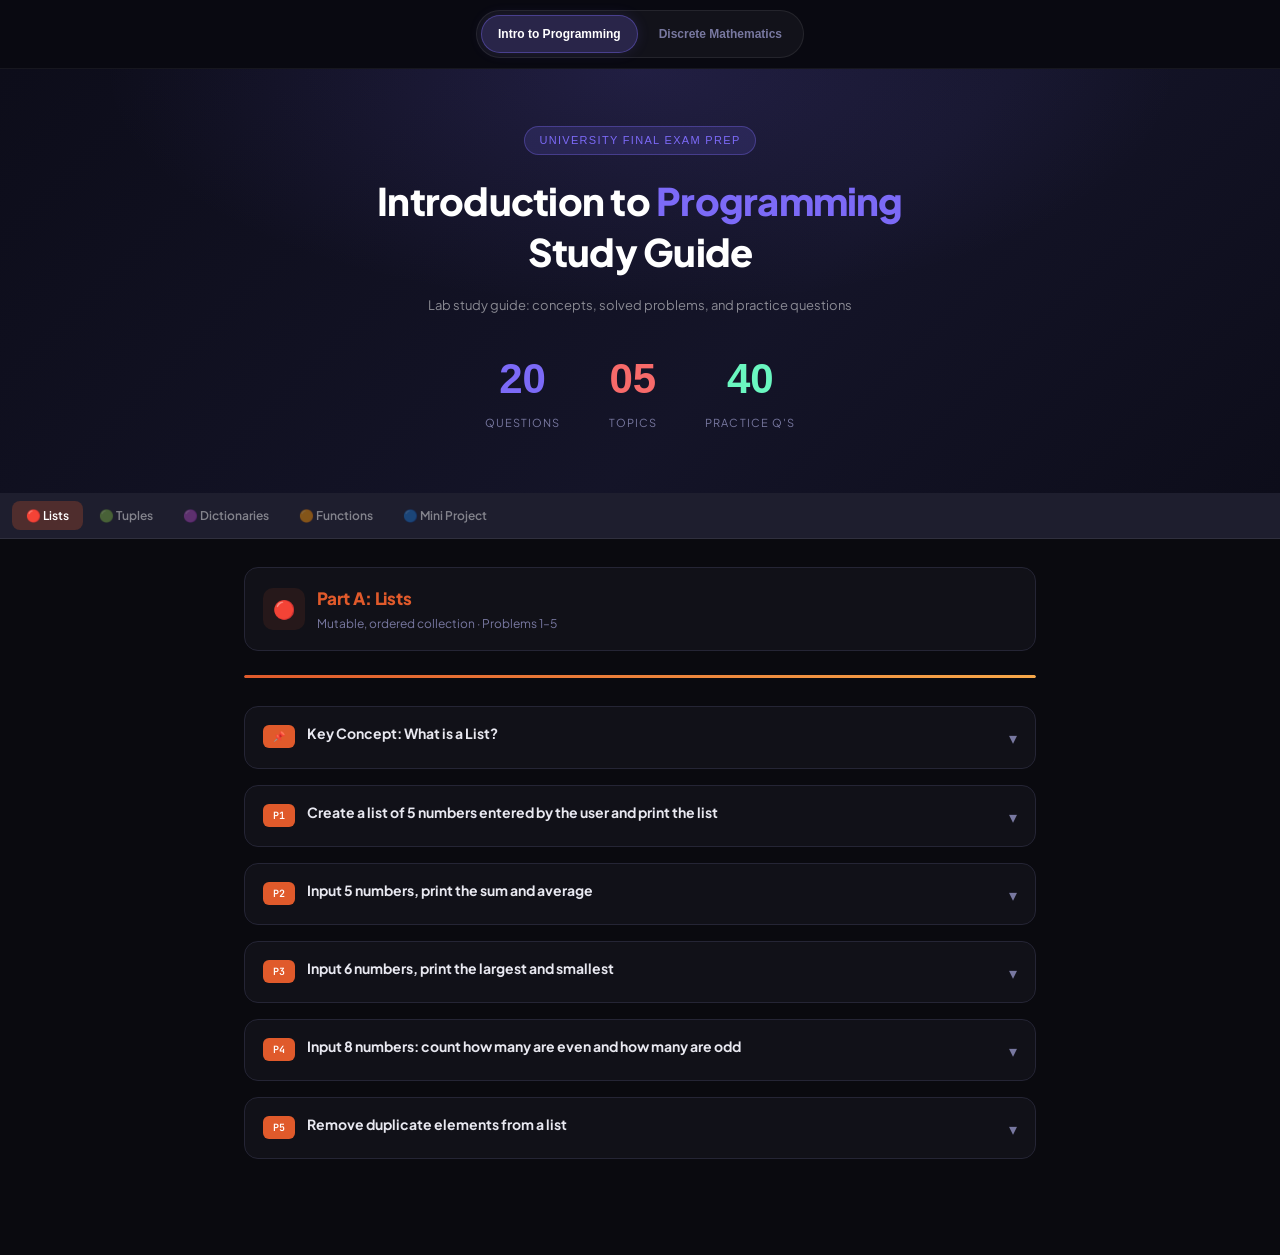
==== commit 009656f8: "added gradient bar to intro-pro, added box section like intro.pro to discre-math, changed emojis and" ====
--- a/index.html
+++ b/index.html
@@ -3,7 +3,7 @@
 <head>
 <meta charset="UTF-8">
 <meta name="viewport" content="width=device-width, initial-scale=1.0, maximum-scale=1.0">
-<title>BIC1114 – Python Lists, Tuples & Dictionaries</title>
+<title>Introduction to Programming - Final Exam Study Guide</title>
 <link href="https://fonts.googleapis.com/css2?family=Plus+Jakarta+Sans:wght@300;400;500;600;700;800&family=JetBrains+Mono:wght@300;400;500;600&display=swap" rel="stylesheet">
 <style>
 :root {
@@ -186,6 +186,20 @@
 }
 .sec-sub { font-size: 12px; color: var(--muted); margin-top: 1px; }
 
+/* PROGRESS BAR */
+.progress-bar {
+  height: 3px;
+  background: var(--border);
+  border-radius: 2px;
+  margin-bottom: 28px;
+  overflow: hidden;
+}
+.progress-fill {
+  height: 100%;
+  border-radius: 2px;
+  width: 100%;
+}
+
 /* QUESTION CARD */
 .q-card {
   background: var(--surface);
@@ -536,11 +550,11 @@
 <!-- NAV -->
 <div class="nav-wrap">
   <div class="nav-inner">
-    <button class="nav-btn n-list active" onclick="showSec('list',this)">📋 Lists</button>
-    <button class="nav-btn n-tuple" onclick="showSec('tuple',this)">📌 Tuples</button>
-    <button class="nav-btn n-dict" onclick="showSec('dict',this)">📖 Dictionaries</button>
-    <button class="nav-btn n-fn" onclick="showSec('fn',this)">⚙️ Functions</button>
-    <button class="nav-btn n-proj" onclick="showSec('proj',this)">🚀 Mini Project</button>
+    <button class="nav-btn n-list active" onclick="showSec('list',this)">🔴 Lists</button>
+    <button class="nav-btn n-tuple" onclick="showSec('tuple',this)">🟢 Tuples</button>
+    <button class="nav-btn n-dict" onclick="showSec('dict',this)">🟣 Dictionaries</button>
+    <button class="nav-btn n-fn" onclick="showSec('fn',this)">🟠 Functions</button>
+    <button class="nav-btn n-proj" onclick="showSec('proj',this)">🔵 Mini Project</button>
   </div>
 </div>
 
@@ -550,12 +564,13 @@
 <!-- ═══════════════════ LIST SECTION ═══════════════════ -->
 <div class="section active" id="sec-list">
   <div class="sec-header">
-    <div class="sec-icon ic-list">📋</div>
+    <div class="sec-icon ic-list">🔴</div>
     <div>
       <div class="sec-title" style="color:var(--accent-list)">Part A: Lists</div>
       <div class="sec-sub">Mutable, ordered collection · Problems 1–5</div>
     </div>
   </div>
+  <div class="progress-bar"><div class="progress-fill" style="background:linear-gradient(90deg, #e05a2b, #f7a84a)"></div></div>
 
   <!-- CONCEPT CARD -->
   <div class="q-card" id="lc">
@@ -864,12 +879,13 @@
 <!-- ═══════════════════ TUPLE SECTION ═══════════════════ -->
 <div class="section" id="sec-tuple">
   <div class="sec-header">
-    <div class="sec-icon ic-tuple">📌</div>
+    <div class="sec-icon ic-tuple">🟢</div>
     <div>
       <div class="sec-title" style="color:var(--accent-tuple)">Part B: Tuples</div>
       <div class="sec-sub">Immutable, ordered records · Problems 6–8</div>
     </div>
   </div>
+  <div class="progress-bar"><div class="progress-fill" style="background:linear-gradient(90deg, #2e9e6b, #6af7c0)"></div></div>
 
   <!-- CONCEPT -->
   <div class="q-card" id="tc">
@@ -1051,12 +1067,13 @@
 <!-- ═══════════════════ DICTIONARY SECTION ═══════════════════ -->
 <div class="section" id="sec-dict">
   <div class="sec-header">
-    <div class="sec-icon ic-dict">📖</div>
+    <div class="sec-icon ic-dict">🟣</div>
     <div>
       <div class="sec-title" style="color:var(--accent-dict)">Part C: Dictionaries</div>
       <div class="sec-sub">Key-value mapping · Problems 9–13</div>
     </div>
   </div>
+  <div class="progress-bar"><div class="progress-fill" style="background:linear-gradient(90deg, #8b5cf6, #c084fc)"></div></div>
 
   <!-- CONCEPT -->
   <div class="q-card" id="dc">
@@ -1350,12 +1367,13 @@
 <!-- ═══════════════════ FUNCTIONS SECTION ═══════════════════ -->
 <div class="section" id="sec-fn">
   <div class="sec-header">
-    <div class="sec-icon ic-fn">⚙️</div>
+    <div class="sec-icon ic-fn">🟠</div>
     <div>
       <div class="sec-title" style="color:var(--accent-fn)">Functions with Data Structures</div>
       <div class="sec-sub">Lab Handout Tasks: passing lists, tuples, dicts to functions</div>
     </div>
   </div>
+  <div class="progress-bar"><div class="progress-fill" style="background:linear-gradient(90deg, #d97706, #fbbf24)"></div></div>
 
   <!-- CONCEPT -->
   <div class="q-card" id="fnc">
@@ -1596,12 +1614,13 @@
 <!-- ═══════════════════ MINI PROJECT ═══════════════════ -->
 <div class="section" id="sec-proj">
   <div class="sec-header">
-    <div class="sec-icon ic-proj">🚀</div>
+    <div class="sec-icon ic-proj">🔵</div>
     <div>
       <div class="sec-title" style="color:var(--accent-proj)">Mini Project: Student Manager</div>
       <div class="sec-sub">Integrated system using List + Tuple + Dictionary + Functions</div>
     </div>
   </div>
+  <div class="progress-bar"><div class="progress-fill" style="background:linear-gradient(90deg, #0369a1, #38bdf8)"></div></div>
 
   <!-- Integrated system -->
   <div class="q-card" id="proj1">
